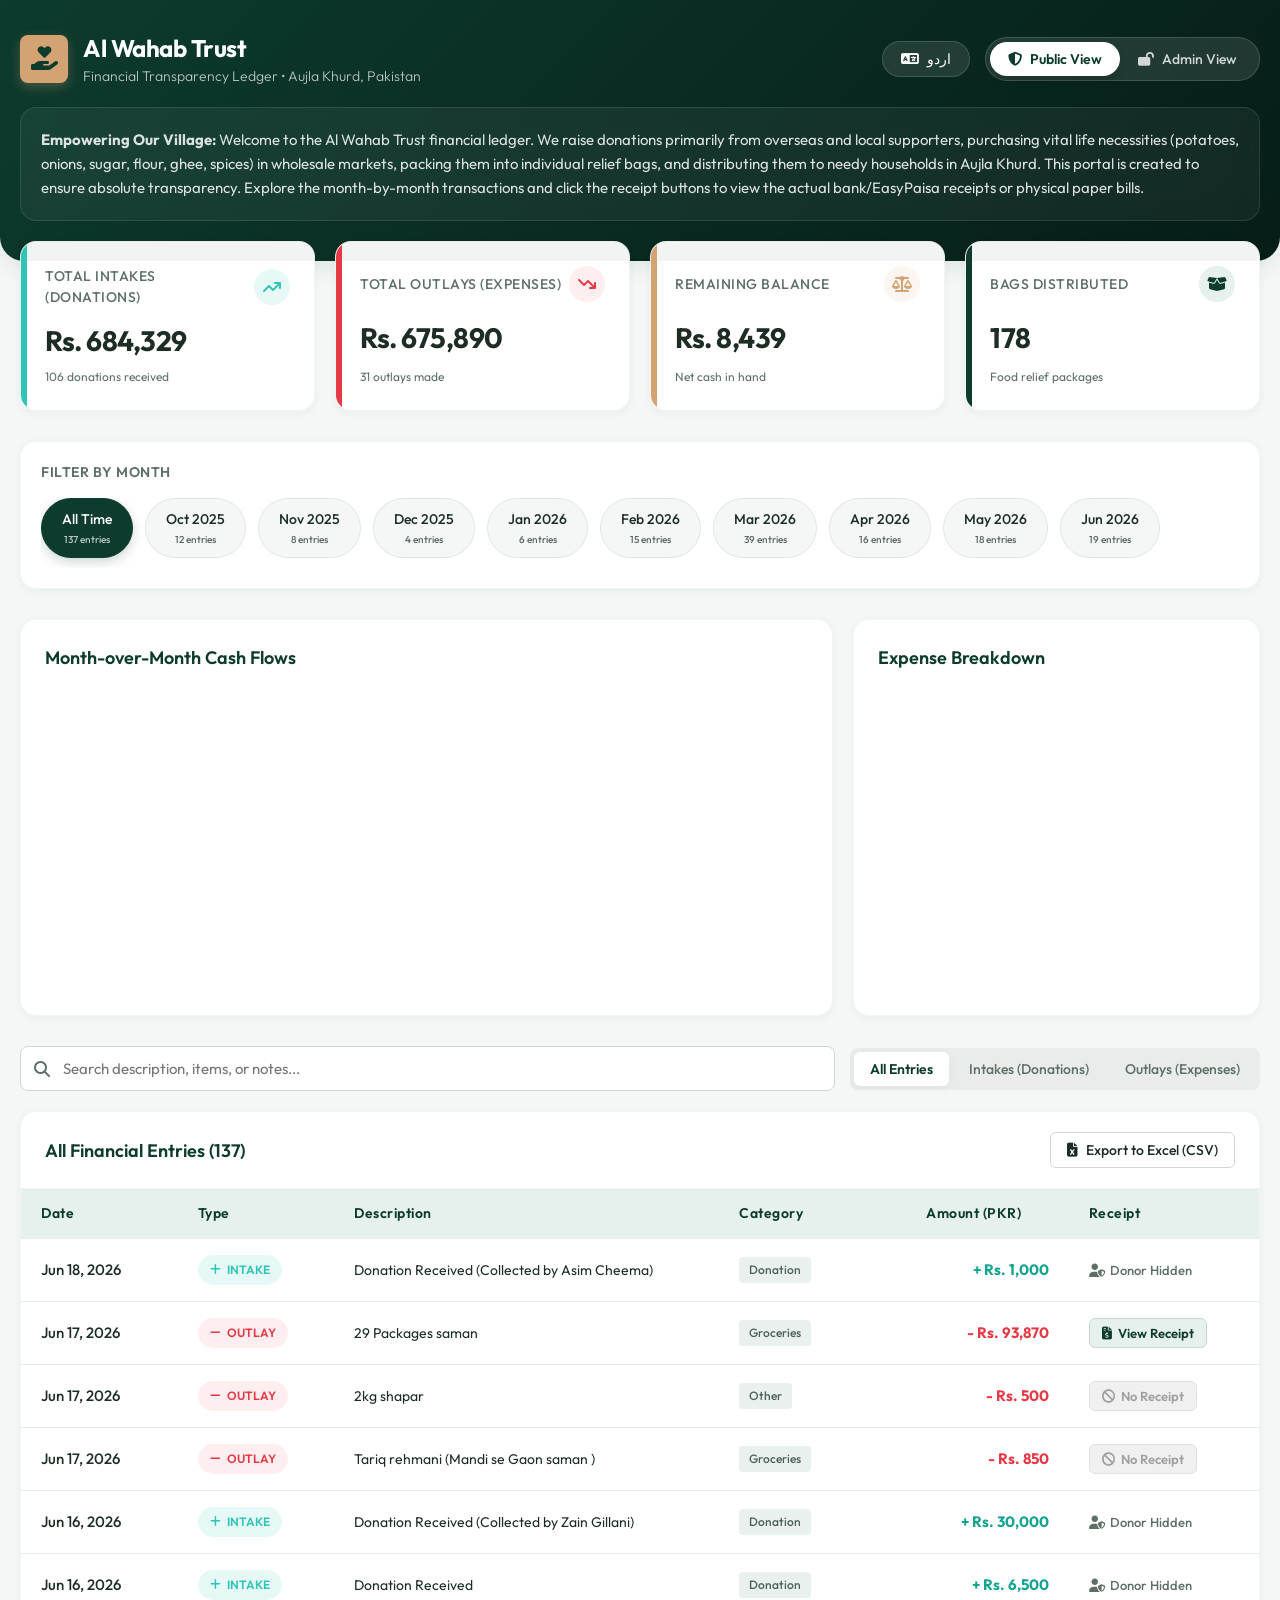
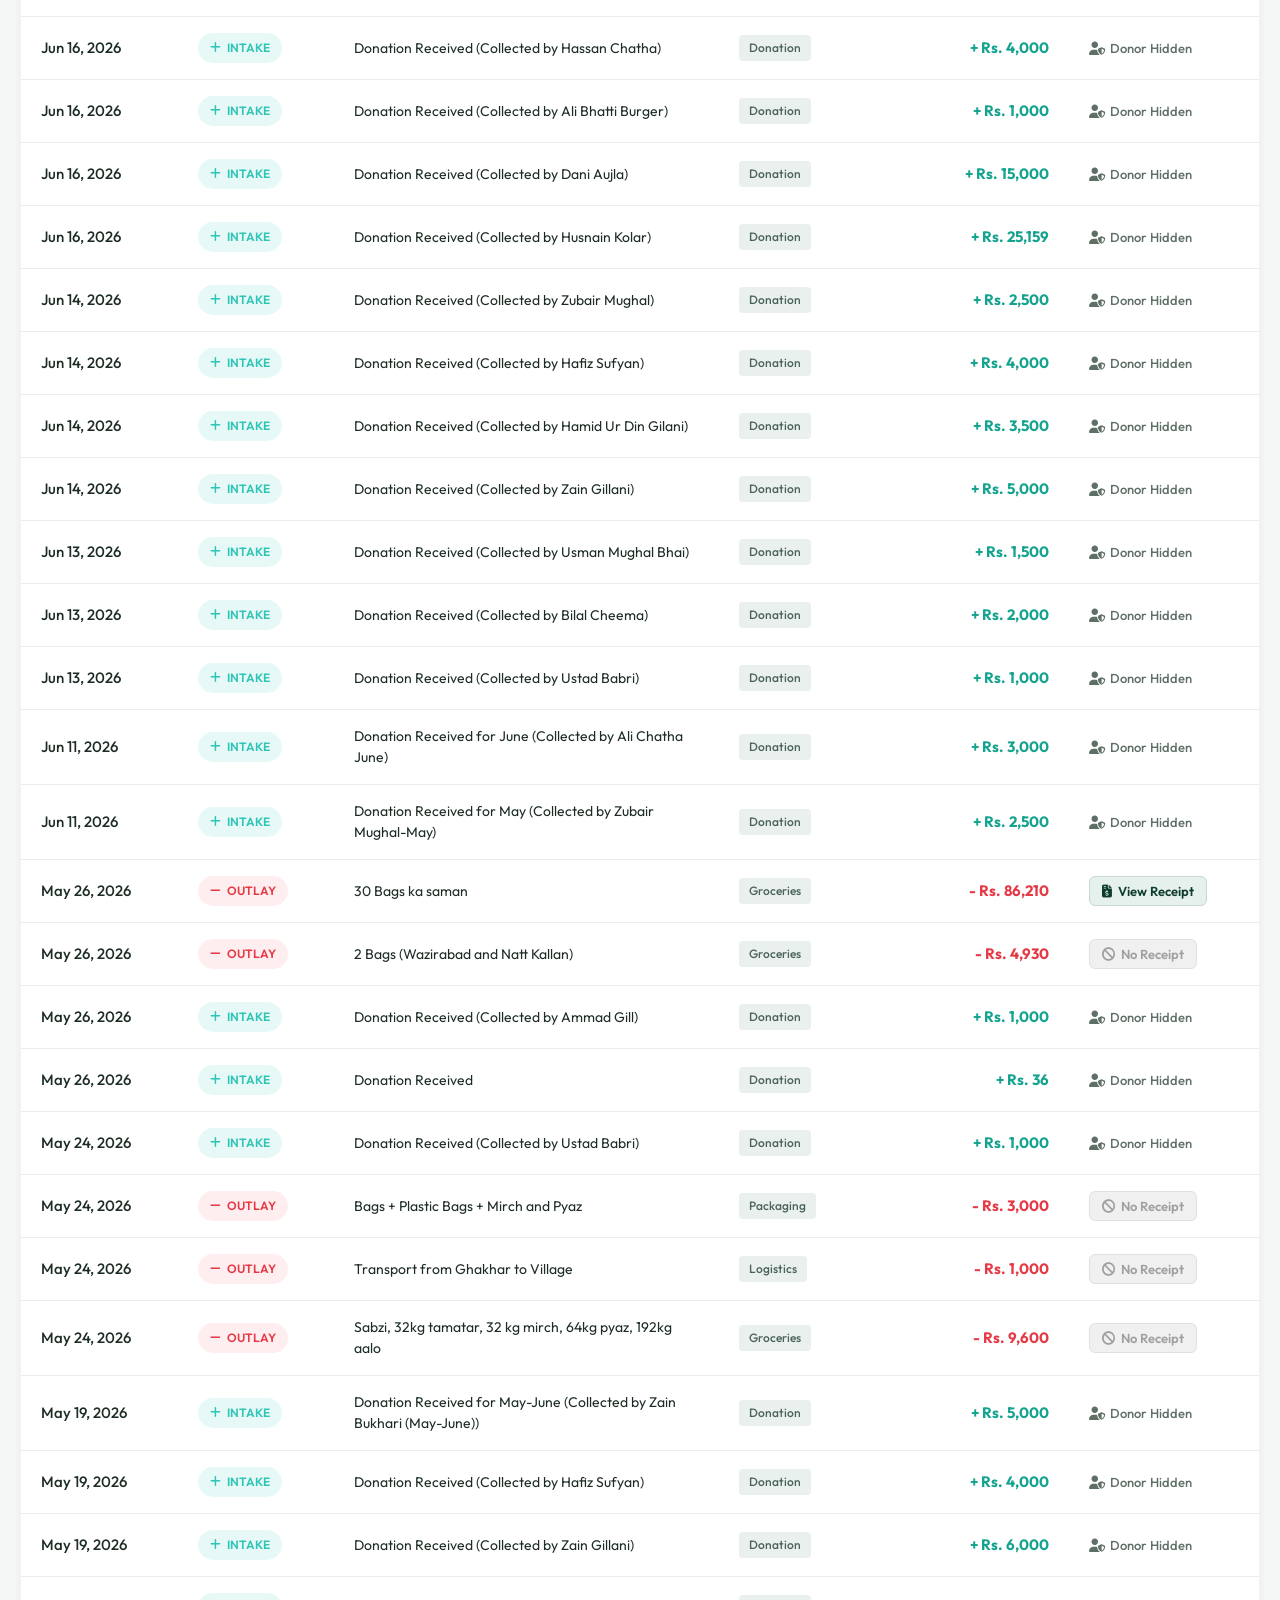
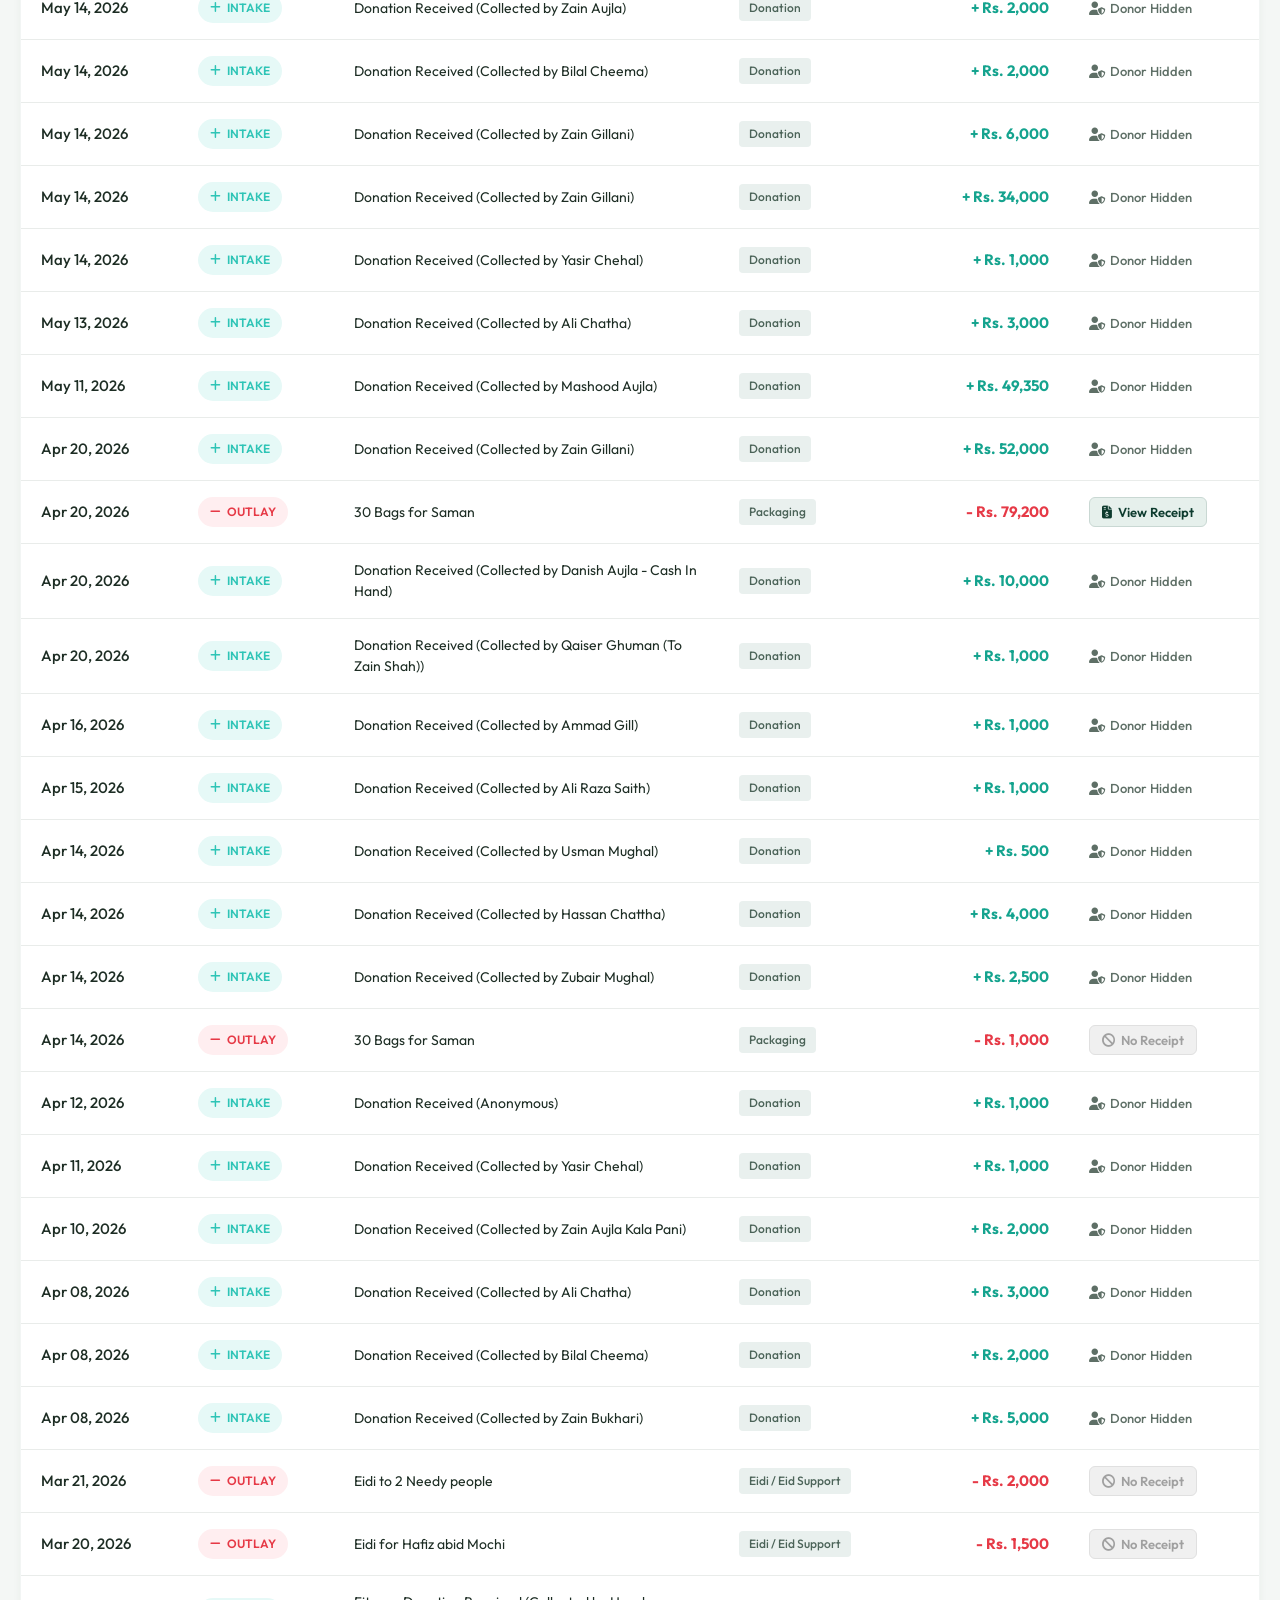
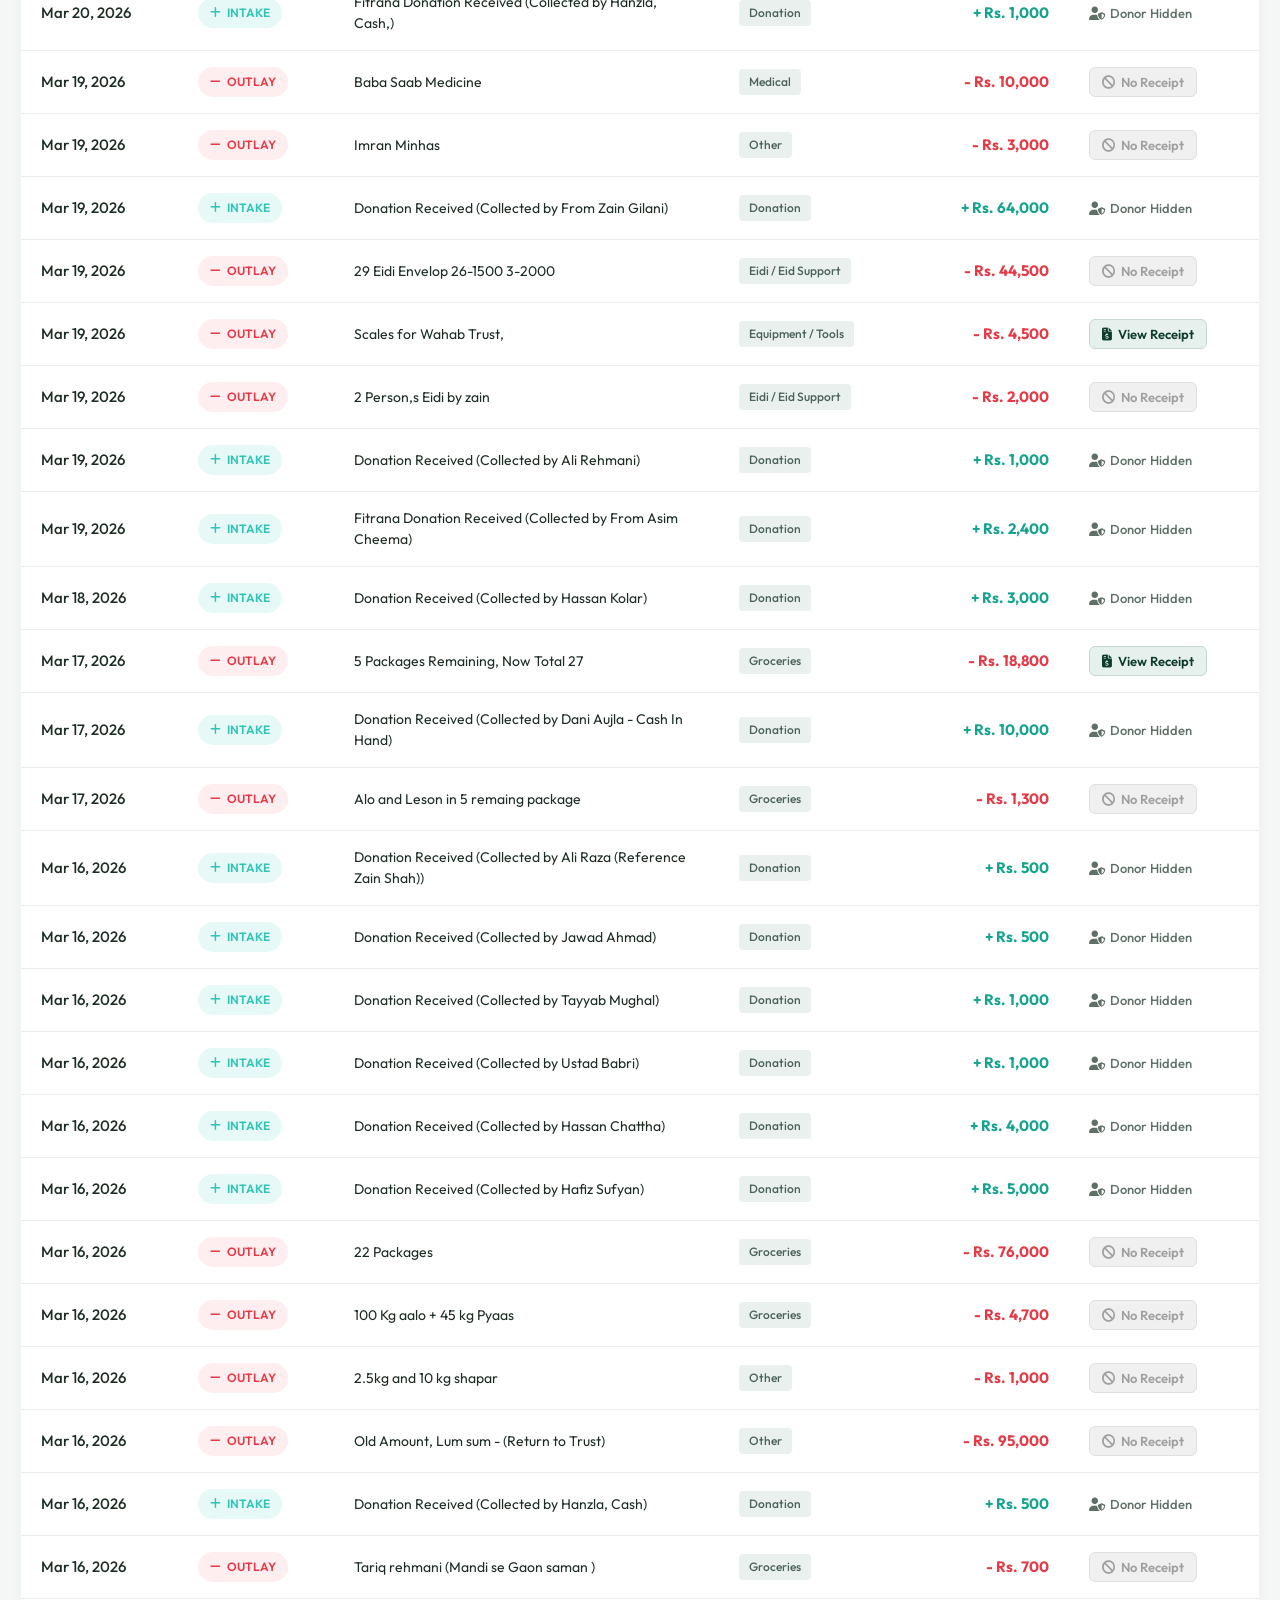
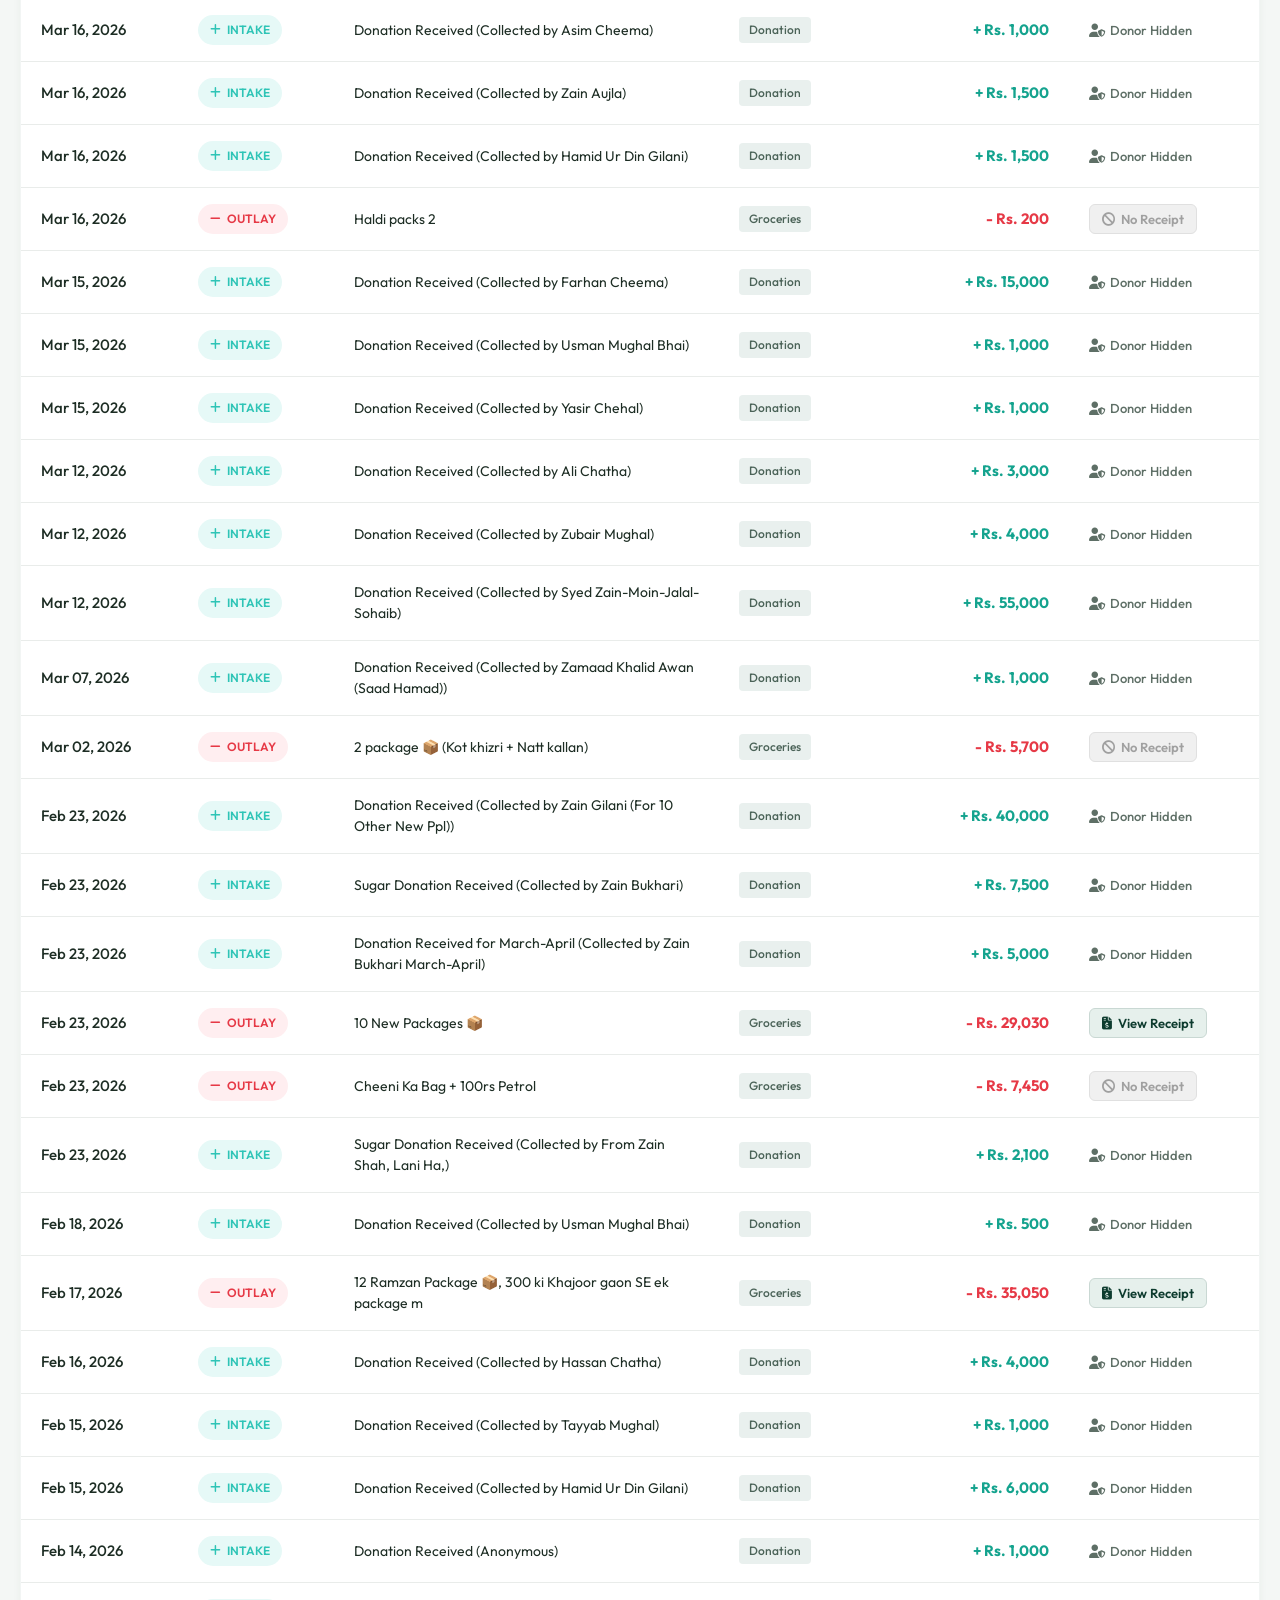
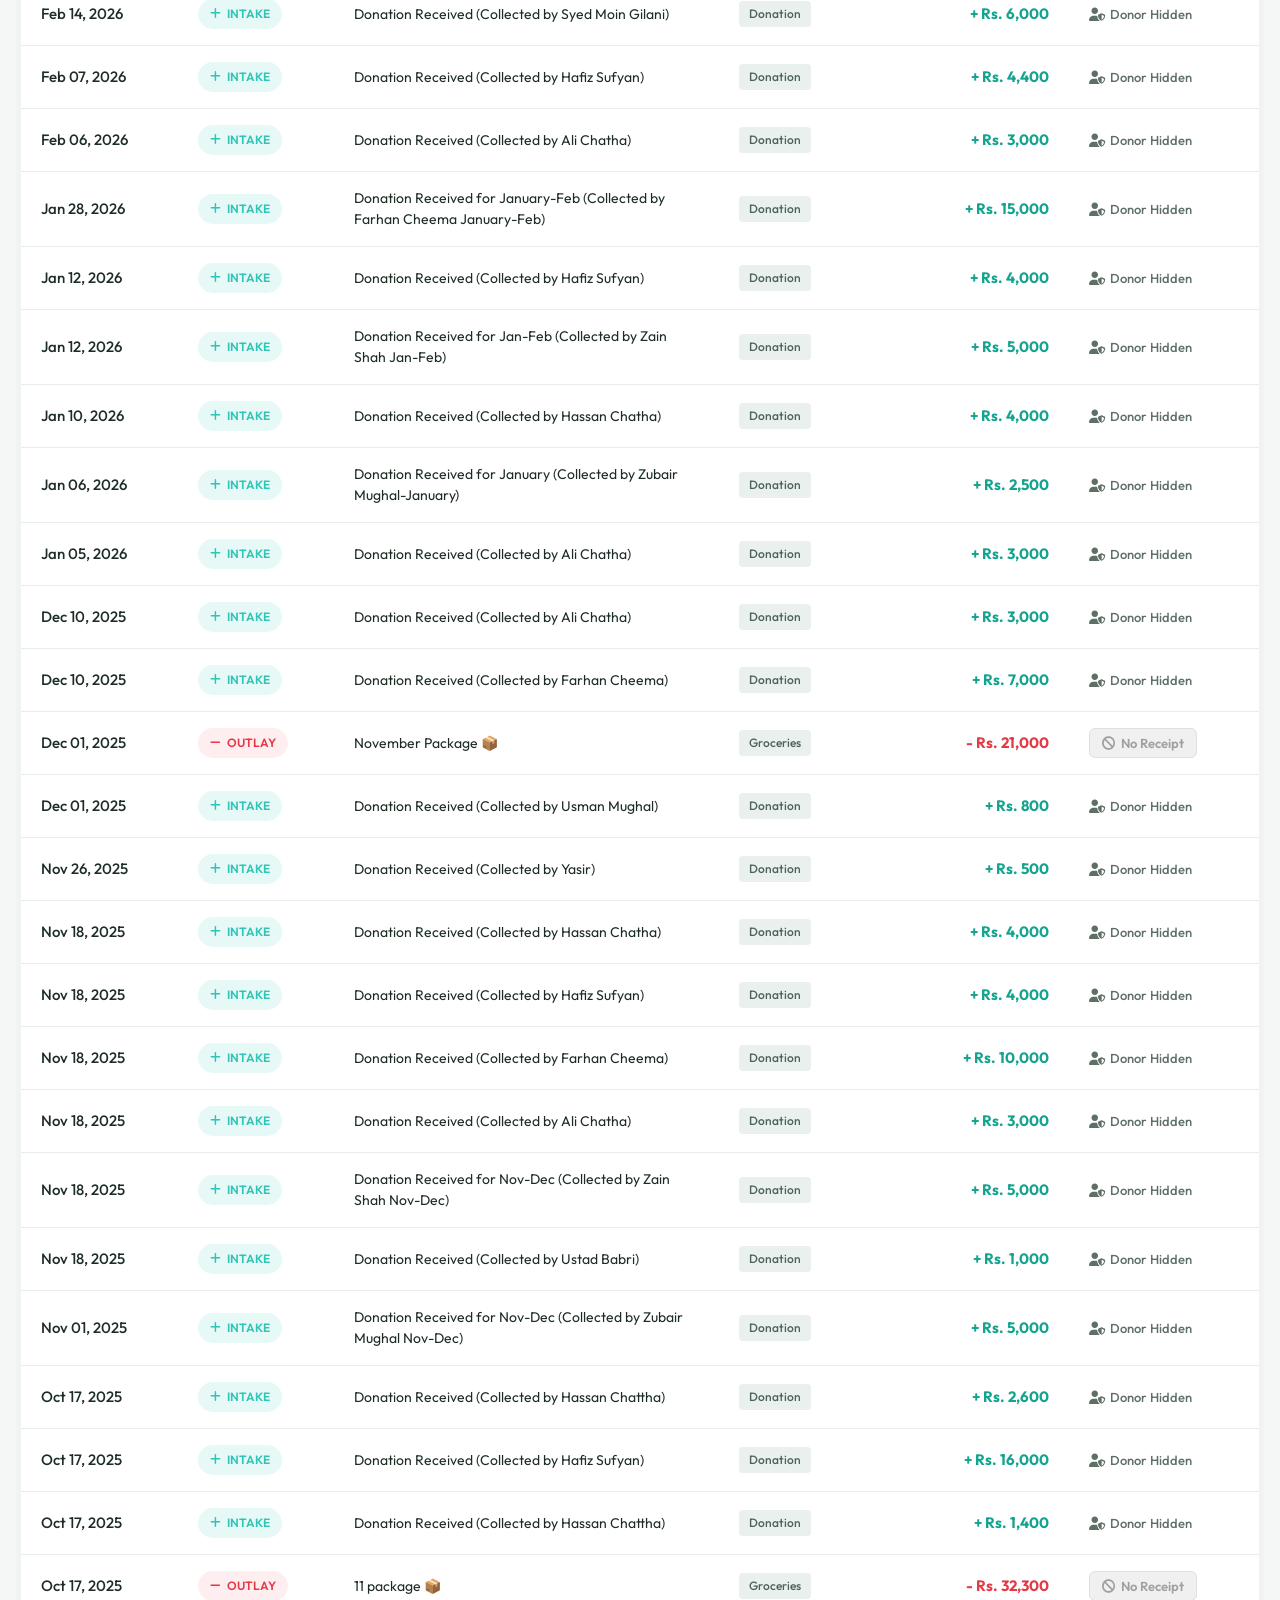
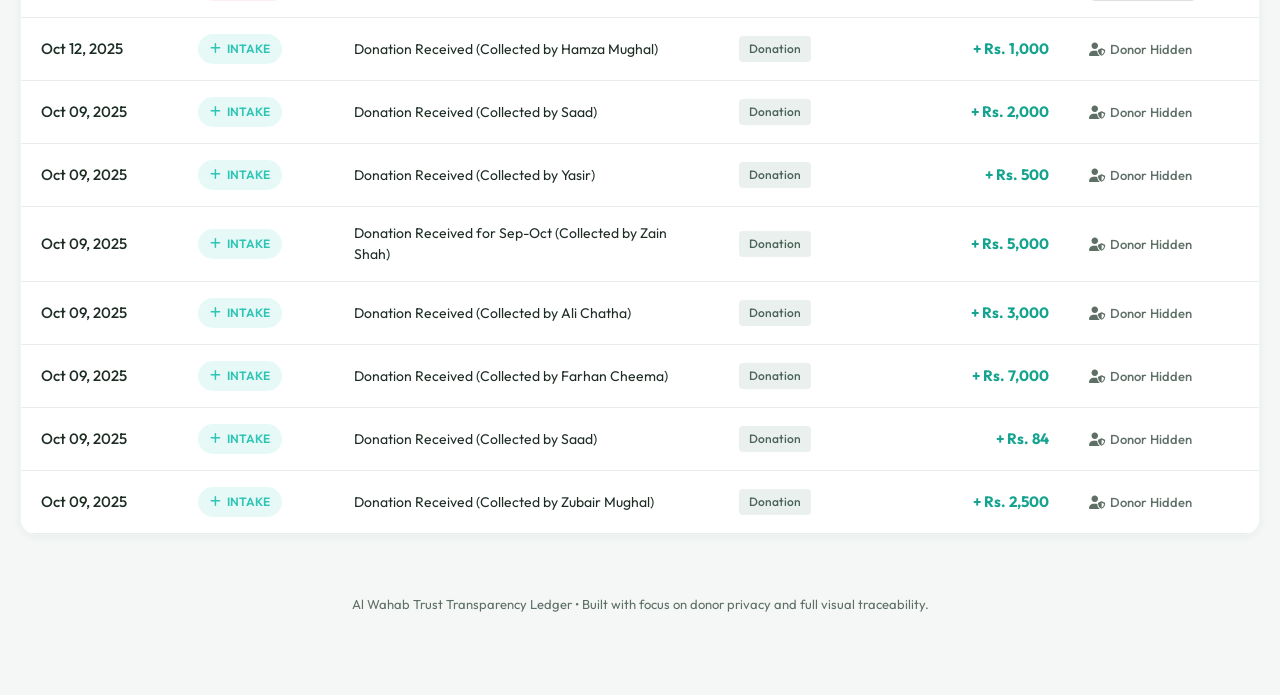
==== android/app/src/main/assets/index.html @ 9bfbaa01 "Initialize and build Android app wrapper with WebView local assets loader" ====
<!DOCTYPE html>
<html lang="en">
<head>
    <meta charset="UTF-8">
    <meta name="viewport" content="width=device-width, initial-scale=1.0">
    <title>Al Wahab Trust - Financial Transparency Portal</title>
    <!-- Chart.js CDN -->
    <script src="https://cdn.jsdelivr.net/npm/chart.js"></script>
    <!-- CSS Stylesheet -->
    <link rel="stylesheet" href="style.css">
    <!-- FontAwesome for Premium Icons -->
    <link rel="stylesheet" href="https://cdnjs.cloudflare.com/ajax/libs/font-awesome/6.4.0/css/all.min.css">
</head>
<body>

    <!-- Header Section -->
    <header>
        <div class="header-container">
            <div class="brand-section">
                <div class="logo-icon">
                    <i class="fa-solid fa-hand-holding-heart fa-xl"></i>
                </div>
                <div class="brand-title">
                    <h1 id="brand-main-title">Al Wahab Trust</h1>
                    <p id="brand-sub-title">Financial Transparency Ledger &bull; Aujla Khurd, Pakistan</p>
                </div>
            </div>
            
            <div class="header-actions">
                <!-- Language Toggle Button -->
                <button class="mode-btn" id="btn-lang-toggle" onclick="toggleLanguage()" style="background:rgba(255,255,255,0.1); border:1px solid rgba(255,255,255,0.15); border-radius:30px; padding:8px 18px; color:white;">
                    <i class="fa-solid fa-language"></i> <span id="lang-btn-text">اردو</span>
                </button>

                <!-- Toggle View Mode (Donor Privacy Safeguard) -->
                <div class="mode-toggle-group">
                    <button class="mode-btn active" id="btn-public-view" onclick="switchViewMode('public')">
                        <i class="fa-solid fa-shield-halved"></i> <span id="view-public-text">Public View</span>
                    </button>
                    <button class="mode-btn" id="btn-admin-view" onclick="switchViewMode('admin')">
                        <i class="fa-solid fa-lock-open"></i> <span id="view-admin-text">Admin View</span>
                    </button>
                </div>
            </div>
        </div>

        <!-- Trust Intro Message -->
        <div class="hero-intro">
            <p id="hero-desc-text">
                <strong>Empowering Our Village:</strong> Welcome to the Al Wahab Trust financial ledger. 
                We raise donations primarily from overseas and local supporters, purchasing vital life necessities 
                (potatoes, onions, sugar, flour, ghee, spices) in wholesale markets, packing them into individual relief bags, and distributing them to needy households in Aujla Khurd. 
                This portal is created to ensure absolute transparency. Explore the month-by-month transactions and click the receipt buttons to view the actual bank/EasyPaisa receipts or physical paper bills.
            </p>
        </div>
    </header>

    <!-- Main Container -->
    <main>
        <!-- Statistics Panel -->
        <section class="stats-grid">
            <div class="stat-card intake">
                <div class="stat-header">
                    <span class="stat-label" id="label-total-income">Total Intakes (Donations)</span>
                    <div class="stat-icon"><i class="fa-solid fa-arrow-trend-up"></i></div>
                </div>
                <div class="stat-value" id="card-total-income">Rs. 0</div>
                <div class="stat-meta" id="card-income-count">0 donations</div>
            </div>
            
            <div class="stat-card outlay">
                <div class="stat-header">
                    <span class="stat-label" id="label-total-expense">Total Outlays (Expenses)</span>
                    <div class="stat-icon"><i class="fa-solid fa-arrow-trend-down"></i></div>
                </div>
                <div class="stat-value" id="card-total-expense">Rs. 0</div>
                <div class="stat-meta" id="card-expense-count">0 expenses</div>
            </div>
            
            <div class="stat-card balance">
                <div class="stat-header">
                    <span class="stat-label" id="label-balance">Remaining Balance</span>
                    <div class="stat-icon"><i class="fa-solid fa-scale-balanced"></i></div>
                </div>
                <div class="stat-value" id="card-balance">Rs. 0</div>
                <div class="stat-meta" id="label-balance-meta">Net cash in hand</div>
            </div>
            
            <div class="stat-card packages">
                <div class="stat-header">
                    <span class="stat-label" id="label-packages">Bags Distributed</span>
                    <div class="stat-icon"><i class="fa-solid fa-box-open"></i></div>
                </div>
                <div class="stat-value" id="card-packages">0</div>
                <div class="stat-meta" id="label-packages-meta">Food relief packages</div>
            </div>
        </section>

        <!-- Dynamic Timeline Month Selector -->
        <section class="timeline-card">
            <div class="timeline-title" id="label-filter-month">Filter by Month</div>
            <div class="timeline-scroll" id="month-timeline">
                <!-- JavaScript will generate months here -->
            </div>
        </section>

        <!-- Admin Management Panel (Dashed border, hidden by default) -->
        <section class="admin-section" id="admin-panel">
            <div class="admin-header">
                <div class="admin-title">
                    <i class="fa-solid fa-circle-nodes"></i> Admin Management & Database Controls
                </div>
                <div class="admin-actions-row">
                    <button class="btn-secondary" onclick="exportDataJSON()">
                        <i class="fa-solid fa-file-export"></i> Export JSON Backup
                    </button>
                    <button class="btn-secondary" onclick="document.getElementById('import-file-input').click()">
                        <i class="fa-solid fa-file-import"></i> Import JSON Backup
                    </button>
                    <button class="btn-secondary" onclick="resetToDefaultData()">
                        <i class="fa-solid fa-rotate-left"></i> Reset to Seed Data
                    </button>
                    <input type="file" id="import-file-input" style="display:none;" onchange="importDataJSON(event)" accept=".json">
                </div>
            </div>

            <!-- Transaction Addition Form -->
            <form id="add-transaction-form" onsubmit="handleAddTransaction(event)">
                <div class="entry-form-grid">
                    <div class="form-group">
                        <label for="form-date">Transaction Date</label>
                        <input type="date" id="form-date" class="form-control" required>
                    </div>
                    <div class="form-group">
                        <label for="form-type">Type</label>
                        <select id="form-type" class="form-control" onchange="toggleFormNotesLabel()" required>
                            <option value="income">Intake (Donation Received)</option>
                            <option value="expense">Outlay (Expense Paid)</option>
                        </select>
                    </div>
                    <div class="form-group">
                        <label id="form-notes-label" for="form-notes">Donor Name</label>
                        <input type="text" id="form-notes" class="form-control" placeholder="e.g., Saad or Vegetable Purchase" required>
                    </div>
                    <div class="form-group">
                        <label for="form-amount">Amount (PKR)</label>
                        <input type="number" id="form-amount" class="form-control" min="1" step="any" placeholder="e.g., 5000" required>
                    </div>
                    <div class="form-group">
                        <label for="form-category">Category</label>
                        <select id="form-category" class="form-control" required>
                            <option value="Donation">Donation</option>
                            <option value="Groceries">Groceries / Food Items</option>
                            <option value="Packaging">Packaging Supplies</option>
                            <option value="Logistics">Logistics / Mandi Transport</option>
                            <option value="Eidi / Eid Support">Eidi / Eid Support</option>
                            <option value="Medical">Medical Support</option>
                            <option value="Equipment / Tools">Equipment / Tools</option>
                            <option value="Other">Other Expense</option>
                        </select>
                    </div>
                    <div class="form-group">
                        <label for="form-receipt">Attach Receipt Image</label>
                        <input type="file" id="form-receipt" class="form-control" accept="image/*">
                    </div>
                </div>
                <div class="btn-submit-row">
                    <button type="submit" class="btn-primary">
                        <i class="fa-solid fa-plus"></i> Save Transaction Entry
                    </button>
                </div>
            </form>
        </section>

        <!-- Visualization Charts Row -->
        <section class="visuals-container">
            <div class="chart-card">
                <div class="chart-header">
                    <span class="chart-title">Month-over-Month Cash Flows</span>
                </div>
                <div class="chart-canvas-wrapper">
                    <canvas id="cashflowChart"></canvas>
                </div>
            </div>
            
            <div class="chart-card">
                <div class="chart-header">
                    <span class="chart-title">Expense Breakdown</span>
                </div>
                <div class="chart-canvas-wrapper">
                    <canvas id="categoryChart"></canvas>
                </div>
            </div>
        </section>

        <!-- Ledger ledger control bar -->
        <section class="ledger-controls">
            <!-- Search field -->
            <div class="search-wrapper">
                <i class="fa-solid fa-magnifying-glass search-icon"></i>
                <input type="text" id="search-bar" class="search-input" onkeyup="handleFilterChange()" placeholder="Search description, items, or notes...">
            </div>

            <!-- Ledger filters tabs -->
            <div class="filter-tabs">
                <button class="filter-tab active" id="tab-all" onclick="setLedgerFilter('all')">All Entries</button>
                <button class="filter-tab" id="tab-income" onclick="setLedgerFilter('income')">Intakes (Donations)</button>
                <button class="filter-tab" id="tab-expense" onclick="setLedgerFilter('expense')">Outlays (Expenses)</button>
            </div>
        </section>

        <!-- Main Ledger Table Container -->
        <section class="ledger-card">
            <div class="ledger-header">
                <div class="ledger-title" id="ledger-table-title">All Financial Entries</div>
                <div class="export-btn-group">
                    <button class="btn-secondary" onclick="exportDataCSV()">
                        <i class="fa-solid fa-file-excel"></i> <span id="btn-export-text">Export to Excel (CSV)</span>
                    </button>
                </div>
            </div>
            
            <div class="table-responsive">
                <table class="ledger-table" id="transaction-table">
                    <thead>
                        <tr>
                            <th id="th-date">Date</th>
                            <th id="th-type">Type</th>
                            <th id="th-desc">Description</th>
                            <th id="th-cat">Category</th>
                            <th id="th-amount">Amount (PKR)</th>
                            <th id="th-receipt">Receipt</th>
                        </tr>
                    </thead>
                    <tbody id="ledger-table-body">
                        <!-- Entries populated dynamically by JavaScript -->
                    </tbody>
                </table>
            </div>
        </section>
    </main>

    <!-- Modal Receipt Viewer Overlay -->
    <div class="modal-overlay" id="receipt-modal" onclick="closeReceiptModal(event)">
        <div class="modal-container" onclick="event.stopPropagation()">
            <div class="modal-header">
                <span class="modal-title" id="modal-receipt-title">Transaction Receipt</span>
                <button class="modal-close" onclick="closeReceiptModal(event)">
                    <i class="fa-solid fa-xmark fa-lg"></i>
                </button>
            </div>
            <div class="modal-body" id="modal-receipt-body">
                <!-- Receipt images or digital mockup rendered by JavaScript -->
            </div>
        </div>
    </div>

    <!-- Edit Transaction Modal -->
    <div class="modal-overlay" id="edit-tx-modal" onclick="closeEditTxModal(event)">
        <div class="modal-container" onclick="event.stopPropagation()" style="max-width: 550px;">
            <div class="modal-header">
                <span class="modal-title" id="edit-modal-title">Edit Transaction Entry</span>
                <button class="modal-close" onclick="closeEditTxModal(event)">
                    <i class="fa-solid fa-xmark fa-lg"></i>
                </button>
            </div>
            <div class="modal-body" style="width: 100%; padding: 20px;">
                <form id="edit-transaction-form" onsubmit="handleEditTransactionSubmit(event)" style="width: 100%;">
                    <input type="hidden" id="edit-form-id">
                    
                    <div style="display: flex; flex-direction: column; gap: 15px; width: 100%;">
                        <div class="form-group">
                            <label for="edit-form-date" id="lbl-edit-date">Transaction Date</label>
                            <input type="date" id="edit-form-date" class="form-control" required>
                        </div>
                        
                        <div class="form-group">
                            <label for="edit-form-type" id="lbl-edit-type">Type</label>
                            <select id="edit-form-type" class="form-control" onchange="toggleEditFormNotesLabel()" required>
                                <option value="income">Intake (Donation Received)</option>
                                <option value="expense">Outlay (Expense Paid)</option>
                            </select>
                        </div>
                        
                        <div class="form-group">
                            <label id="edit-form-notes-label" for="edit-form-notes">Donor Name / Description</label>
                            <input type="text" id="edit-form-notes" class="form-control" required>
                        </div>
                        
                        <div class="form-group">
                            <label for="edit-form-amount" id="lbl-edit-amount">Amount (PKR)</label>
                            <input type="number" id="edit-form-amount" class="form-control" min="1" step="any" required>
                        </div>
                        
                        <div class="form-group">
                            <label for="edit-form-category" id="lbl-edit-category">Category</label>
                            <select id="edit-form-category" class="form-control" required>
                                <option value="Donation">Donation</option>
                                <option value="Groceries">Groceries / Food Items</option>
                                <option value="Packaging">Packaging Supplies</option>
                                <option value="Logistics">Logistics / Mandi Transport</option>
                                <option value="Eidi / Eid Support">Eidi / Eid Support</option>
                                <option value="Medical">Medical Support</option>
                                <option value="Equipment / Tools">Equipment / Tools</option>
                                <option value="Other">Other Expense</option>
                            </select>
                        </div>
                        
                        <!-- Receipt Section -->
                        <div class="form-group" style="border-top: 1px solid #e9ecea; padding-top: 15px;">
                            <label style="font-weight: 700; margin-bottom: 5px;" id="lbl-edit-receipt-title">Receipt Attachment</label>
                            
                            <!-- Display current receipt status -->
                            <div id="edit-receipt-preview-container" style="display: none; align-items: center; gap: 12px; background: var(--bg-main); padding: 10px; border-radius: var(--radius-sm); border: 1px solid #d0d7d4;">
                                <div id="edit-receipt-thumbnail-wrapper" style="width: 60px; height: 60px; border-radius: 4px; overflow: hidden; background: #e2e8f0; display: flex; align-items: center; justify-content: center; border: 1px solid #cbd5e0; flex-shrink: 0;">
                                    <img id="edit-receipt-thumbnail" src="" style="width: 100%; height: 100%; object-fit: cover;">
                                </div>
                                <div style="flex: 1; display: flex; flex-direction: column; gap: 4px;">
                                    <span style="font-size: 12px; font-weight: 600; color: var(--text-main);" id="lbl-has-receipt">Has attached receipt</span>
                                    <div style="display: flex; gap: 8px;">
                                        <button type="button" class="btn-secondary" style="padding: 4px 8px; font-size: 12px;" onclick="document.getElementById('edit-receipt-upload').click()">
                                            <i class="fa-solid fa-arrows-rotate"></i> <span id="lbl-change-receipt-btn">Change</span>
                                        </button>
                                        <button type="button" class="btn-danger" style="padding: 4px 8px; font-size: 12px; background: var(--danger-color); color: white;" onclick="removeEditFormReceipt()">
                                            <i class="fa-solid fa-trash-can"></i> <span id="lbl-remove-receipt-btn">Remove</span>
                                        </button>
                                    </div>
                                </div>
                            </div>
                            
                            <!-- Upload controls if no receipt -->
                            <div id="edit-receipt-upload-container">
                                <input type="file" id="edit-receipt-upload" class="form-control" accept="image/*" onchange="handleEditReceiptUploadChange(event)">
                                <span style="font-size: 11px; color: var(--text-muted); margin-top: 4px;" id="lbl-upload-receipt-help">Select an image file to upload receipt.</span>
                            </div>
                        </div>
                    </div>
                    
                    <div style="display: flex; justify-content: space-between; align-items: center; width: 100%; margin-top: 25px; border-top: 1px solid #e9ecea; padding-top: 20px;">
                        <button type="button" class="btn-danger" id="btn-edit-delete" onclick="handleDeleteTransaction()">
                            <i class="fa-solid fa-trash"></i> <span id="lbl-delete-btn">Delete Entry</span>
                        </button>
                        <div style="display: flex; gap: 10px;">
                            <button type="button" class="btn-secondary" onclick="closeEditTxModal(event)">
                                <span id="lbl-cancel-btn">Cancel</span>
                            </button>
                            <button type="submit" class="btn-primary">
                                <i class="fa-solid fa-floppy-disk"></i> <span id="lbl-save-changes-btn">Save Changes</span>
                            </button>
                        </div>
                    </div>
                </form>
            </div>
        </div>
    </div>

    <!-- Admin View Key Modal Simulation (For simulated visual access control) -->
    <div class="modal-overlay" id="admin-passcode-modal">
        <div class="modal-container" style="max-width:350px;">
            <div class="modal-header">
                <span class="modal-title">Admin View Authentication</span>
                <button class="modal-close" onclick="cancelAdminUnlock()">
                    <i class="fa-solid fa-xmark fa-lg"></i>
                </button>
            </div>
            <div class="modal-body" style="padding: 20px;">
                <p style="font-size:14px; color:var(--text-muted); margin-bottom:15px; text-align:center;">
                    Please enter the administrator passcode to reveal unmasked names and active management.
                </p>
                <div class="form-group" style="margin-bottom:15px;">
                    <input type="password" id="admin-passcode-input" class="form-control" placeholder="Enter Passcode" style="text-align:center; font-size:18px; letter-spacing:4px;" autofocus>
                </div>
                <p id="admin-error-msg" style="color:var(--danger-color); font-size:12px; margin-bottom:10px; display:none; text-align:center;">
                    Incorrect passcode! (Default passcode is <b>1234</b>)
                </p>
                <div style="display:flex; justify-content:space-between; width:100%; gap:10px;">
                    <button class="btn-secondary" style="flex:1;" onclick="cancelAdminUnlock()">Cancel</button>
                    <button class="btn-primary" style="flex:1;" onclick="submitAdminUnlock()">Unlock</button>
                </div>
            </div>
        </div>
    </div>

    <!-- Footnote Credits -->
    <footer style="text-align:center; padding: 20px; font-size: 13px; color: var(--text-muted);">
        Al Wahab Trust Transparency Ledger &bull; Built with focus on donor privacy and full visual traceability.
    </footer>

    <!-- JS Files -->
    <script src="data.js"></script>
    <script src="app.js"></script>
</body>
</html>
---- android/app/src/main/assets/style.css ----
/* Al Wahab Trust Transparency Portal Styles */
@import url('https://fonts.googleapis.com/css2?family=Outfit:wght@300;400;500;600;700;800&family=Noto+Nastaliq+Urdu:wght@400;700&display=swap');

:root {
    --primary-color: #0d3b2e; /* Deep Emerald */
    --primary-light: #e6f0ec;
    --accent-color: #d4a373; /* Gold/Bronze */
    --accent-light: #fefae0;
    --success-color: #2ec4b6; /* Mint/Teal */
    --success-bg: #e6f9f7;
    --danger-color: #e63946; /* Coral Red */
    --danger-bg: #ffeef0;
    --text-main: #1d2d24; /* Very Dark Green-Slate */
    --text-muted: #5e6f66;
    --bg-main: #f4f7f5; /* Light soft green-grey */
    --bg-card: rgba(255, 255, 255, 0.95);
    
    --font-sans: 'Outfit', -apple-system, BlinkMacSystemFont, "Segoe UI", Roboto, sans-serif;
    --shadow-sm: 0 2px 8px rgba(13, 59, 46, 0.05);
    --shadow-md: 0 8px 20px rgba(13, 59, 46, 0.08);
    --shadow-lg: 0 16px 40px rgba(13, 59, 46, 0.12);
    --radius-sm: 8px;
    --radius-md: 16px;
    --radius-lg: 24px;
    
    --transition-fast: 0.2s ease;
    --transition-normal: 0.3s cubic-bezier(0.4, 0, 0.2, 1);
}

/* Base Styles */
* {
    box-sizing: border-box;
    margin: 0;
    padding: 0;
}

body {
    font-family: var(--font-sans);
    background-color: var(--bg-main);
    color: var(--text-main);
    line-height: 1.5;
    padding-bottom: 60px;
    overflow-x: hidden;
}

/* Scrollbar */
::-webkit-scrollbar {
    width: 8px;
    height: 8px;
}
::-webkit-scrollbar-track {
    background: var(--bg-main);
}
::-webkit-scrollbar-thumb {
    background: #c3d2cc;
    border-radius: 4px;
}
::-webkit-scrollbar-thumb:hover {
    background: #a4b7b0;
}

/* Header Container */
header {
    background: linear-gradient(135deg, var(--primary-color) 0%, #061d17 100%);
    color: white;
    padding: 30px 20px 40px 20px;
    border-bottom-left-radius: var(--radius-lg);
    border-bottom-right-radius: var(--radius-lg);
    box-shadow: var(--shadow-md);
}

.header-container {
    max-width: 1280px;
    margin: 0 auto;
    display: flex;
    justify-content: space-between;
    align-items: center;
    flex-wrap: wrap;
    gap: 20px;
}

.brand-section {
    display: flex;
    align-items: center;
    gap: 15px;
}

.logo-icon {
    width: 48px;
    height: 48px;
    background: var(--accent-color);
    border-radius: var(--radius-sm);
    display: flex;
    align-items: center;
    justify-content: center;
    color: var(--primary-color);
    box-shadow: 0 4px 12px rgba(212, 163, 115, 0.3);
}

.brand-title h1 {
    font-size: 24px;
    font-weight: 700;
    letter-spacing: -0.5px;
}

.brand-title p {
    font-size: 14px;
    color: rgba(255, 255, 255, 0.7);
    font-weight: 300;
}

/* View Mode Toggles */
.header-actions {
    display: flex;
    align-items: center;
    gap: 15px;
}

.mode-toggle-group {
    background: rgba(255, 255, 255, 0.1);
    padding: 4px;
    border-radius: 30px;
    display: flex;
    border: 1px solid rgba(255, 255, 255, 0.15);
}

.mode-btn {
    border: none;
    background: transparent;
    color: rgba(255, 255, 255, 0.8);
    padding: 8px 18px;
    border-radius: 25px;
    font-family: var(--font-sans);
    font-size: 14px;
    font-weight: 500;
    cursor: pointer;
    display: flex;
    align-items: center;
    gap: 8px;
    transition: var(--transition-fast);
}

.mode-btn.active {
    background: white;
    color: var(--primary-color);
    box-shadow: 0 4px 10px rgba(0,0,0,0.15);
    font-weight: 600;
}

/* Hero Info Box */
.hero-intro {
    max-width: 1280px;
    margin: 20px auto 0 auto;
    background: rgba(255, 255, 255, 0.05);
    border: 1px solid rgba(255, 255, 255, 0.1);
    padding: 20px;
    border-radius: var(--radius-md);
    backdrop-filter: blur(10px);
}

.hero-intro p {
    font-size: 15px;
    line-height: 1.6;
    color: rgba(255, 255, 255, 0.85);
}

/* Main Layout Grid */
main {
    max-width: 1280px;
    margin: -20px auto 0 auto;
    padding: 0 20px;
}

/* Stats Row */
.stats-grid {
    display: grid;
    grid-template-columns: repeat(auto-fit, minmax(240px, 1fr));
    gap: 20px;
    margin-bottom: 30px;
}

.stat-card {
    background: var(--bg-card);
    border: 1px solid rgba(13, 59, 46, 0.05);
    border-radius: var(--radius-md);
    padding: 24px;
    box-shadow: var(--shadow-sm);
    display: flex;
    flex-direction: column;
    justify-content: space-between;
    position: relative;
    overflow: hidden;
    transition: var(--transition-normal);
}

.stat-card:hover {
    transform: translateY(-5px);
    box-shadow: var(--shadow-md);
}

.stat-card::before {
    content: '';
    position: absolute;
    top: 0;
    left: 0;
    width: 6px;
    height: 100%;
}

.stat-card.intake::before { background-color: var(--success-color); }
.stat-card.outlay::before { background-color: var(--danger-color); }
.stat-card.balance::before { background-color: var(--accent-color); }
.stat-card.packages::before { background-color: var(--primary-color); }

.stat-header {
    display: flex;
    justify-content: space-between;
    align-items: center;
    margin-bottom: 12px;
}

.stat-label {
    font-size: 14px;
    font-weight: 500;
    color: var(--text-muted);
    text-transform: uppercase;
    letter-spacing: 0.5px;
}

.stat-icon {
    width: 36px;
    height: 36px;
    border-radius: 50%;
    display: flex;
    align-items: center;
    justify-content: center;
}

.stat-card.intake .stat-icon { background: var(--success-bg); color: var(--success-color); }
.stat-card.outlay .stat-icon { background: var(--danger-bg); color: var(--danger-color); }
.stat-card.balance .stat-icon { background: rgba(212, 163, 115, 0.1); color: var(--accent-color); }
.stat-card.packages .stat-icon { background: var(--primary-light); color: var(--primary-color); }

.stat-value {
    font-size: 28px;
    font-weight: 700;
    letter-spacing: -0.5px;
    color: var(--text-main);
    margin-bottom: 6px;
}

.stat-meta {
    font-size: 12px;
    color: var(--text-muted);
}

/* Visualization Panel */
.visuals-container {
    display: grid;
    grid-template-columns: 2fr 1fr;
    gap: 20px;
    margin-bottom: 30px;
}

.chart-card {
    background: var(--bg-card);
    border-radius: var(--radius-md);
    padding: 24px;
    box-shadow: var(--shadow-sm);
    border: 1px solid rgba(13, 59, 46, 0.05);
}

.chart-header {
    display: flex;
    justify-content: space-between;
    align-items: center;
    margin-bottom: 20px;
}

.chart-title {
    font-size: 18px;
    font-weight: 600;
    color: var(--primary-color);
}

.chart-canvas-wrapper {
    position: relative;
    height: 300px;
    width: 100%;
}

/* Timeline Slider Filter */
.timeline-card {
    background: var(--bg-card);
    border-radius: var(--radius-md);
    padding: 20px;
    margin-bottom: 30px;
    box-shadow: var(--shadow-sm);
    border: 1px solid rgba(13, 59, 46, 0.05);
}

.timeline-title {
    font-size: 14px;
    font-weight: 600;
    color: var(--text-muted);
    text-transform: uppercase;
    letter-spacing: 0.5px;
    margin-bottom: 15px;
}

.timeline-scroll {
    display: flex;
    overflow-x: auto;
    gap: 12px;
    padding-bottom: 10px;
    scroll-behavior: smooth;
    -webkit-overflow-scrolling: touch;
}

.timeline-item {
    background: var(--bg-main);
    border: 1px solid #e0e6e3;
    padding: 10px 20px;
    border-radius: 30px;
    font-size: 14px;
    font-weight: 500;
    color: var(--text-main);
    cursor: pointer;
    white-space: nowrap;
    transition: var(--transition-fast);
    display: flex;
    flex-direction: column;
    align-items: center;
    min-width: 90px;
}

.timeline-item:hover {
    background: var(--primary-light);
    border-color: var(--primary-color);
    color: var(--primary-color);
}

.timeline-item.active {
    background: var(--primary-color);
    border-color: var(--primary-color);
    color: white;
    box-shadow: 0 4px 12px rgba(13, 59, 46, 0.2);
}

.timeline-item span {
    font-size: 10px;
    opacity: 0.7;
    margin-top: 2px;
}

/* Controls Header (Search/Filters) */
.ledger-controls {
    display: flex;
    justify-content: space-between;
    align-items: center;
    margin-bottom: 20px;
    gap: 15px;
    flex-wrap: wrap;
}

.search-wrapper {
    position: relative;
    flex: 1;
    min-width: 280px;
}

.search-input {
    width: 100%;
    padding: 12px 16px 12px 42px;
    border-radius: var(--radius-sm);
    border: 1px solid #d0d7d4;
    background: white;
    font-family: var(--font-sans);
    font-size: 15px;
    color: var(--text-main);
    transition: var(--transition-fast);
}

.search-input:focus {
    outline: none;
    border-color: var(--primary-color);
    box-shadow: 0 0 0 3px rgba(13, 59, 46, 0.1);
}

.search-icon {
    position: absolute;
    left: 14px;
    top: 50%;
    transform: translateY(-50%);
    color: var(--text-muted);
}

.filter-tabs {
    background: #e9ecea;
    padding: 4px;
    border-radius: 8px;
    display: flex;
    gap: 4px;
}

.filter-tab {
    border: none;
    background: transparent;
    padding: 8px 16px;
    font-family: var(--font-sans);
    font-size: 14px;
    font-weight: 500;
    color: var(--text-muted);
    border-radius: 6px;
    cursor: pointer;
    transition: var(--transition-fast);
}

.filter-tab:hover {
    color: var(--text-main);
}

.filter-tab.active {
    background: white;
    color: var(--primary-color);
    font-weight: 600;
    box-shadow: var(--shadow-sm);
}

/* Ledger List / Card / Table */
.ledger-card {
    background: var(--bg-card);
    border-radius: var(--radius-md);
    box-shadow: var(--shadow-sm);
    border: 1px solid rgba(13, 59, 46, 0.05);
    overflow: hidden;
    margin-bottom: 40px;
}

.ledger-header {
    padding: 20px 24px;
    border-bottom: 1px solid rgba(13, 59, 46, 0.05);
    display: flex;
    justify-content: space-between;
    align-items: center;
}

.ledger-title {
    font-size: 18px;
    font-weight: 600;
    color: var(--primary-color);
}

.export-btn-group {
    display: flex;
    gap: 8px;
}

.btn-secondary {
    border: 1px solid #d0d7d4;
    background: white;
    color: var(--text-main);
    padding: 8px 16px;
    font-size: 14px;
    font-weight: 500;
    border-radius: 6px;
    cursor: pointer;
    font-family: var(--font-sans);
    display: flex;
    align-items: center;
    gap: 8px;
    transition: var(--transition-fast);
}

.btn-secondary:hover {
    background: var(--bg-main);
    border-color: #b8c3bf;
}

/* Table Design */
.table-responsive {
    overflow-x: auto;
    width: 100%;
}

.ledger-table {
    width: 100%;
    border-collapse: collapse;
    text-align: left;
    font-size: 15px;
}

.ledger-table th {
    background: var(--primary-light);
    color: var(--primary-color);
    font-weight: 600;
    padding: 14px 20px;
    font-size: 14px;
    letter-spacing: 0.5px;
}

.ledger-table tr {
    border-bottom: 1px solid #e9ecea;
    transition: var(--transition-fast);
}

.ledger-table tbody tr:hover {
    background: rgba(13, 59, 46, 0.015);
}

.ledger-table td {
    padding: 16px 20px;
    vertical-align: middle;
}

/* Badge styling */
.badge {
    display: inline-flex;
    align-items: center;
    gap: 6px;
    padding: 6px 12px;
    border-radius: 30px;
    font-size: 12px;
    font-weight: 600;
    text-transform: uppercase;
}

.badge.income {
    background-color: var(--success-bg);
    color: var(--success-color);
}

.badge.expense {
    background-color: var(--danger-bg);
    color: var(--danger-color);
}

/* Amount text */
.amount-text {
    font-weight: 700;
    font-size: 15px;
}

.amount-text.income {
    color: #14a38e;
}

.amount-text.expense {
    color: var(--danger-color);
}

/* Category styling */
.cat-tag {
    display: inline-block;
    padding: 4px 10px;
    border-radius: 4px;
    font-size: 12px;
    font-weight: 500;
    background: #e9f0ee;
    color: #4b6358;
}

/* Receipt button */
.receipt-trigger-btn {
    background: var(--primary-light);
    border: 1px solid #c9d8d3;
    color: var(--primary-color);
    padding: 6px 12px;
    border-radius: 6px;
    cursor: pointer;
    font-family: var(--font-sans);
    font-size: 13px;
    font-weight: 600;
    display: flex;
    align-items: center;
    gap: 6px;
    transition: var(--transition-fast);
}

.receipt-trigger-btn:hover {
    background: var(--primary-color);
    color: white;
    border-color: var(--primary-color);
}

.receipt-trigger-btn.no-receipt {
    background: #f0f0f0;
    border-color: #e0e0e0;
    color: #a0a0a0;
    cursor: not-allowed;
}

.receipt-trigger-btn.no-receipt:hover {
    background: #f0f0f0;
    color: #a0a0a0;
    border-color: #e0e0e0;
}

/* Modal Window for Receipt View */
.modal-overlay {
    position: fixed;
    top: 0;
    left: 0;
    width: 100vw;
    height: 100vh;
    background: rgba(13, 59, 46, 0.4);
    backdrop-filter: blur(5px);
    display: flex;
    justify-content: center;
    align-items: center;
    opacity: 0;
    pointer-events: none;
    z-index: 1000;
    transition: var(--transition-normal);
}

.modal-overlay.active {
    opacity: 1;
    pointer-events: auto;
}

.modal-container {
    background: white;
    border-radius: var(--radius-md);
    width: 90%;
    max-width: 600px;
    max-height: 85vh;
    display: flex;
    flex-direction: column;
    box-shadow: var(--shadow-lg);
    transform: translateY(20px);
    transition: var(--transition-normal);
    overflow: hidden;
}

.modal-overlay.active .modal-container {
    transform: translateY(0);
}

.modal-header {
    padding: 20px 24px;
    border-bottom: 1px solid #e9ecea;
    display: flex;
    justify-content: space-between;
    align-items: center;
    background: var(--primary-light);
    color: var(--primary-color);
}

.modal-title {
    font-size: 18px;
    font-weight: 600;
}

.modal-close {
    background: transparent;
    border: none;
    color: var(--primary-color);
    cursor: pointer;
    display: flex;
    align-items: center;
    justify-content: center;
    width: 32px;
    height: 32px;
    border-radius: 50%;
    transition: var(--transition-fast);
}

.modal-close:hover {
    background: rgba(13, 59, 46, 0.1);
}

.modal-body {
    padding: 24px;
    overflow-y: auto;
    display: flex;
    flex-direction: column;
    align-items: center;
}

.modal-receipt-img {
    max-width: 100%;
    height: auto;
    max-height: 50vh;
    border-radius: var(--radius-sm);
    box-shadow: 0 4px 15px rgba(0,0,0,0.1);
    object-fit: contain;
    border: 1px solid #e0e0e0;
}

.modal-details {
    width: 100%;
    margin-top: 20px;
    background: var(--bg-main);
    padding: 16px;
    border-radius: var(--radius-sm);
    border: 1px solid #e9ecea;
}

.modal-detail-row {
    display: flex;
    justify-content: space-between;
    padding: 8px 0;
    border-bottom: 1px dashed #dbe2df;
    font-size: 14px;
}

.modal-detail-row:last-child {
    border-bottom: none;
}

.modal-detail-row span:first-child {
    color: var(--text-muted);
    font-weight: 500;
}

.modal-detail-row span:last-child {
    color: var(--text-main);
    font-weight: 600;
}

/* Generated Digital Receipt Mockup in case of missing physical upload */
.digital-receipt-mockup {
    width: 100%;
    background: #fbfbfb;
    border: 1px solid #e2e8f0;
    border-radius: 8px;
    padding: 24px;
    font-family: monospace;
    color: #2d3748;
    box-shadow: inset 0 2px 4px rgba(0,0,0,0.02);
}

.digital-header {
    text-align: center;
    border-bottom: 2px dashed #cbd5e0;
    padding-bottom: 16px;
    margin-bottom: 16px;
}

.digital-items {
    border-bottom: 2px dashed #cbd5e0;
    padding-bottom: 16px;
    margin-bottom: 16px;
}

.digital-item-row {
    display: flex;
    justify-content: space-between;
    margin-bottom: 6px;
}

.digital-total {
    font-weight: bold;
    font-size: 16px;
    text-align: right;
}

/* Admin Dashboard Section Drawer / Panel */
.admin-section {
    background: var(--bg-card);
    border-radius: var(--radius-md);
    padding: 24px;
    box-shadow: var(--shadow-sm);
    border: 2px dashed var(--accent-color);
    margin-bottom: 30px;
    display: none; /* Controlled by JS view toggle */
}

.admin-section.active {
    display: block;
    animation: slideDown var(--transition-normal);
}

@keyframes slideDown {
    from { opacity: 0; transform: translateY(-20px); }
    to { opacity: 1; transform: translateY(0); }
}

.admin-header {
    display: flex;
    justify-content: space-between;
    align-items: center;
    border-bottom: 1px solid #e9ecea;
    padding-bottom: 15px;
    margin-bottom: 20px;
}

.admin-title {
    font-size: 20px;
    font-weight: 700;
    color: var(--primary-color);
    display: flex;
    align-items: center;
    gap: 10px;
}

.admin-actions-row {
    display: flex;
    gap: 10px;
    flex-wrap: wrap;
}

.btn-primary {
    background: var(--primary-color);
    color: white;
    border: none;
    padding: 10px 20px;
    font-size: 14px;
    font-weight: 600;
    border-radius: 6px;
    cursor: pointer;
    font-family: var(--font-sans);
    transition: var(--transition-fast);
    box-shadow: 0 4px 10px rgba(13, 59, 46, 0.2);
}

.btn-primary:hover {
    background: #134e3e;
    transform: translateY(-1px);
}

.btn-danger {
    background: var(--danger-color);
    color: white;
    border: none;
    padding: 10px 20px;
    font-size: 14px;
    font-weight: 600;
    border-radius: 6px;
    cursor: pointer;
    font-family: var(--font-sans);
    transition: var(--transition-fast);
}

.btn-danger:hover {
    background: #bd2d38;
}

/* Admin Entry Form */
.entry-form-grid {
    display: grid;
    grid-template-columns: repeat(auto-fit, minmax(200px, 1fr));
    gap: 20px;
    margin-bottom: 20px;
}

.form-group {
    display: flex;
    flex-direction: column;
    gap: 6px;
}

.form-group label {
    font-size: 14px;
    font-weight: 600;
    color: var(--text-main);
}

.form-control {
    width: 100%;
    padding: 10px 14px;
    border-radius: 6px;
    border: 1px solid #d0d7d4;
    font-family: var(--font-sans);
    font-size: 14px;
    background: white;
}

.form-control:focus {
    outline: none;
    border-color: var(--primary-color);
}

.btn-submit-row {
    display: flex;
    justify-content: flex-end;
    gap: 10px;
    border-top: 1px solid #e9ecea;
    padding-top: 15px;
}

/* Responsive Adjustments */
@media (max-width: 1024px) {
    .visuals-container {
        grid-template-columns: 1fr;
    }
}

@media (max-width: 768px) {
    header {
        padding: 20px 15px 30px 15px;
        text-align: center;
    }
    .header-container {
        flex-direction: column;
    }
    .brand-section {
        flex-direction: column;
    }
    .header-actions {
        width: 100%;
        justify-content: center;
    }
    main {
        margin-top: -10px;
        padding: 0 10px;
    }
    .stat-card {
        padding: 16px;
    }
    .stat-value {
        font-size: 24px;
    }
    .ledger-controls {
        flex-direction: column;
        align-items: stretch;
    }
    .search-wrapper {
        min-width: 100%;
    }
    .filter-tabs {
        justify-content: space-between;
    }
    .filter-tab {
        flex: 1;
        padding: 8px 10px;
        text-align: center;
    }
    .ledger-header {
        flex-direction: column;
        gap: 15px;
        align-items: flex-start;
    }
    .export-btn-group {
        width: 100%;
        justify-content: space-between;
    }
}

/* Urdu Language RTL Styles */
body.lang-ur {
    direction: rtl;
    text-align: right;
}

body.lang-ur, 
body.lang-ur input, 
body.lang-ur select, 
body.lang-ur button, 
body.lang-ur textarea {
    font-family: 'Outfit', 'Noto Nastaliq Urdu', -apple-system, sans-serif;
}

body.lang-ur .brand-section {
    flex-direction: row-reverse;
}

body.lang-ur .mode-toggle-group {
    flex-direction: row-reverse;
}

body.lang-ur .stat-card::before {
    left: auto;
    right: 0;
}

body.lang-ur .stat-header {
    flex-direction: row-reverse;
}

body.lang-ur .search-wrapper {
    position: relative;
}

body.lang-ur .search-icon {
    left: auto;
    right: 14px;
}

body.lang-ur .search-input {
    padding: 12px 42px 12px 16px;
    text-align: right;
}

body.lang-ur .filter-tabs {
    flex-direction: row-reverse;
}

body.lang-ur .ledger-header {
    flex-direction: row-reverse;
}

body.lang-ur .ledger-table {
    text-align: right;
}

body.lang-ur .ledger-table th {
    text-align: right;
}

body.lang-ur .amount-text {
    text-align: left !important;
    direction: ltr;
}

body.lang-ur .modal-header {
    flex-direction: row-reverse;
}

body.lang-ur .modal-detail-row {
    flex-direction: row-reverse;
}

body.lang-ur .digital-total {
    text-align: left;
}

body.lang-ur .digital-receipt-mockup {
    direction: ltr;
    text-align: left;
}

body.lang-ur .admin-header {
    flex-direction: row-reverse;
}

body.lang-ur .entry-form-grid {
    direction: rtl;
}

body.lang-ur .btn-submit-row {
    justify-content: flex-start;
}

body.lang-ur .receipt-trigger-btn i {
    margin-left: 6px;
    margin-right: 0;
}

/* Adjust timeline scrolling flex alignment */
body.lang-ur .timeline-scroll {
    flex-direction: row-reverse;
}

/* Edit Entry Button Styles */
.edit-entry-btn {
    background: transparent;
    border: none;
    color: var(--accent-color);
    cursor: pointer;
    display: inline-flex;
    align-items: center;
    justify-content: center;
    font-size: 16px;
    padding: 6px;
    border-radius: 4px;
    transition: all var(--transition-fast);
}

.edit-entry-btn:hover {
    color: var(--primary-color);
    background: rgba(13, 59, 46, 0.05);
    transform: scale(1.1);
}

body.lang-ur .edit-entry-btn {
    margin-right: auto;
    margin-left: 0;
}
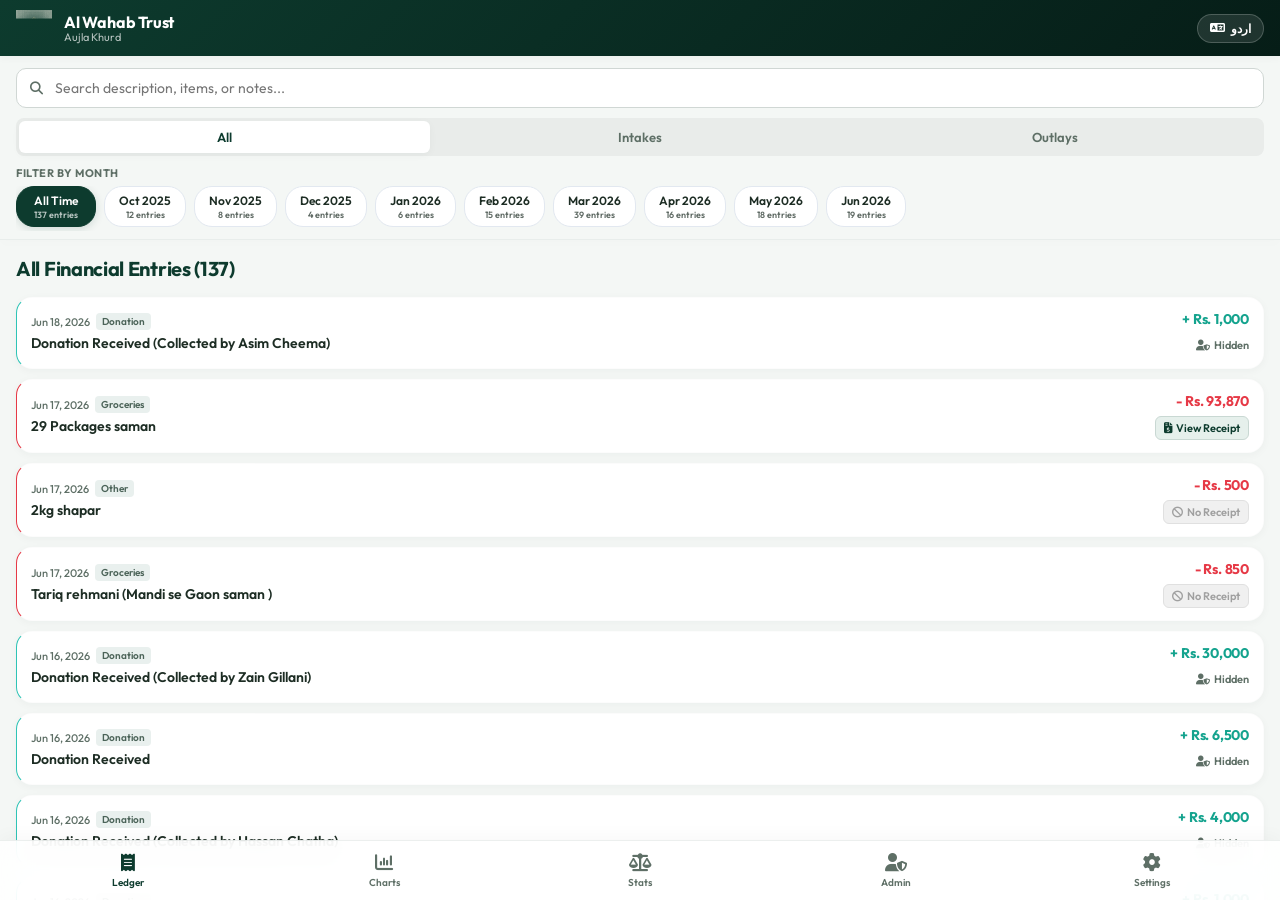
==== commit 05117b48: "Implement mobile-first SPA redesign, transparentize and add brand logo, and update Kotlin WebView co" ====
--- a/android/app/src/main/assets/index.html
+++ b/android/app/src/main/assets/index.html
@@ -2,8 +2,8 @@
 <html lang="en">
 <head>
     <meta charset="UTF-8">
-    <meta name="viewport" content="width=device-width, initial-scale=1.0">
-    <title>Al Wahab Trust - Financial Transparency Portal</title>
+    <meta name="viewport" content="width=device-width, initial-scale=1.0, maximum-scale=1.0, user-scalable=no">
+    <title>Al Wahab Trust - Transparency Portal</title>
     <!-- Chart.js CDN -->
     <script src="https://cdn.jsdelivr.net/npm/chart.js"></script>
     <!-- CSS Stylesheet -->
@@ -13,258 +13,341 @@
 </head>
 <body>
 
-    <!-- Header Section -->
-    <header>
-        <div class="header-container">
-            <div class="brand-section">
-                <div class="logo-icon">
-                    <i class="fa-solid fa-hand-holding-heart fa-xl"></i>
-                </div>
-                <div class="brand-title">
-                    <h1 id="brand-main-title">Al Wahab Trust</h1>
-                    <p id="brand-sub-title">Financial Transparency Ledger &bull; Aujla Khurd, Pakistan</p>
-                </div>
-            </div>
-            
-            <div class="header-actions">
-                <!-- Language Toggle Button -->
-                <button class="mode-btn" id="btn-lang-toggle" onclick="toggleLanguage()" style="background:rgba(255,255,255,0.1); border:1px solid rgba(255,255,255,0.15); border-radius:30px; padding:8px 18px; color:white;">
-                    <i class="fa-solid fa-language"></i> <span id="lang-btn-text">اردو</span>
-                </button>
-
-                <!-- Toggle View Mode (Donor Privacy Safeguard) -->
-                <div class="mode-toggle-group">
-                    <button class="mode-btn active" id="btn-public-view" onclick="switchViewMode('public')">
-                        <i class="fa-solid fa-shield-halved"></i> <span id="view-public-text">Public View</span>
-                    </button>
-                    <button class="mode-btn" id="btn-admin-view" onclick="switchViewMode('admin')">
-                        <i class="fa-solid fa-lock-open"></i> <span id="view-admin-text">Admin View</span>
-                    </button>
-                </div>
-            </div>
-        </div>
-
-        <!-- Trust Intro Message -->
-        <div class="hero-intro">
-            <p id="hero-desc-text">
-                <strong>Empowering Our Village:</strong> Welcome to the Al Wahab Trust financial ledger. 
-                We raise donations primarily from overseas and local supporters, purchasing vital life necessities 
-                (potatoes, onions, sugar, flour, ghee, spices) in wholesale markets, packing them into individual relief bags, and distributing them to needy households in Aujla Khurd. 
-                This portal is created to ensure absolute transparency. Explore the month-by-month transactions and click the receipt buttons to view the actual bank/EasyPaisa receipts or physical paper bills.
-            </p>
-        </div>
-    </header>
-
-    <!-- Main Container -->
-    <main>
-        <!-- Statistics Panel -->
-        <section class="stats-grid">
-            <div class="stat-card intake">
-                <div class="stat-header">
-                    <span class="stat-label" id="label-total-income">Total Intakes (Donations)</span>
-                    <div class="stat-icon"><i class="fa-solid fa-arrow-trend-up"></i></div>
-                </div>
-                <div class="stat-value" id="card-total-income">Rs. 0</div>
-                <div class="stat-meta" id="card-income-count">0 donations</div>
-            </div>
-            
-            <div class="stat-card outlay">
-                <div class="stat-header">
-                    <span class="stat-label" id="label-total-expense">Total Outlays (Expenses)</span>
-                    <div class="stat-icon"><i class="fa-solid fa-arrow-trend-down"></i></div>
-                </div>
-                <div class="stat-value" id="card-total-expense">Rs. 0</div>
-                <div class="stat-meta" id="card-expense-count">0 expenses</div>
-            </div>
-            
-            <div class="stat-card balance">
-                <div class="stat-header">
-                    <span class="stat-label" id="label-balance">Remaining Balance</span>
-                    <div class="stat-icon"><i class="fa-solid fa-scale-balanced"></i></div>
-                </div>
-                <div class="stat-value" id="card-balance">Rs. 0</div>
-                <div class="stat-meta" id="label-balance-meta">Net cash in hand</div>
-            </div>
-            
-            <div class="stat-card packages">
-                <div class="stat-header">
-                    <span class="stat-label" id="label-packages">Bags Distributed</span>
-                    <div class="stat-icon"><i class="fa-solid fa-box-open"></i></div>
-                </div>
-                <div class="stat-value" id="card-packages">0</div>
-                <div class="stat-meta" id="label-packages-meta">Food relief packages</div>
-            </div>
-        </section>
-
-        <!-- Dynamic Timeline Month Selector -->
-        <section class="timeline-card">
-            <div class="timeline-title" id="label-filter-month">Filter by Month</div>
-            <div class="timeline-scroll" id="month-timeline">
-                <!-- JavaScript will generate months here -->
-            </div>
-        </section>
-
-        <!-- Admin Management Panel (Dashed border, hidden by default) -->
-        <section class="admin-section" id="admin-panel">
-            <div class="admin-header">
-                <div class="admin-title">
-                    <i class="fa-solid fa-circle-nodes"></i> Admin Management & Database Controls
-                </div>
-                <div class="admin-actions-row">
-                    <button class="btn-secondary" onclick="exportDataJSON()">
-                        <i class="fa-solid fa-file-export"></i> Export JSON Backup
-                    </button>
-                    <button class="btn-secondary" onclick="document.getElementById('import-file-input').click()">
-                        <i class="fa-solid fa-file-import"></i> Import JSON Backup
-                    </button>
-                    <button class="btn-secondary" onclick="resetToDefaultData()">
-                        <i class="fa-solid fa-rotate-left"></i> Reset to Seed Data
-                    </button>
-                    <input type="file" id="import-file-input" style="display:none;" onchange="importDataJSON(event)" accept=".json">
-                </div>
-            </div>
-
-            <!-- Transaction Addition Form -->
-            <form id="add-transaction-form" onsubmit="handleAddTransaction(event)">
-                <div class="entry-form-grid">
-                    <div class="form-group">
-                        <label for="form-date">Transaction Date</label>
-                        <input type="date" id="form-date" class="form-control" required>
-                    </div>
-                    <div class="form-group">
-                        <label for="form-type">Type</label>
-                        <select id="form-type" class="form-control" onchange="toggleFormNotesLabel()" required>
-                            <option value="income">Intake (Donation Received)</option>
-                            <option value="expense">Outlay (Expense Paid)</option>
-                        </select>
-                    </div>
-                    <div class="form-group">
-                        <label id="form-notes-label" for="form-notes">Donor Name</label>
-                        <input type="text" id="form-notes" class="form-control" placeholder="e.g., Saad or Vegetable Purchase" required>
-                    </div>
-                    <div class="form-group">
-                        <label for="form-amount">Amount (PKR)</label>
-                        <input type="number" id="form-amount" class="form-control" min="1" step="any" placeholder="e.g., 5000" required>
-                    </div>
-                    <div class="form-group">
-                        <label for="form-category">Category</label>
-                        <select id="form-category" class="form-control" required>
-                            <option value="Donation">Donation</option>
-                            <option value="Groceries">Groceries / Food Items</option>
-                            <option value="Packaging">Packaging Supplies</option>
-                            <option value="Logistics">Logistics / Mandi Transport</option>
-                            <option value="Eidi / Eid Support">Eidi / Eid Support</option>
-                            <option value="Medical">Medical Support</option>
-                            <option value="Equipment / Tools">Equipment / Tools</option>
-                            <option value="Other">Other Expense</option>
-                        </select>
-                    </div>
-                    <div class="form-group">
-                        <label for="form-receipt">Attach Receipt Image</label>
-                        <input type="file" id="form-receipt" class="form-control" accept="image/*">
-                    </div>
-                </div>
-                <div class="btn-submit-row">
-                    <button type="submit" class="btn-primary">
-                        <i class="fa-solid fa-plus"></i> Save Transaction Entry
-                    </button>
-                </div>
-            </form>
-        </section>
-
-        <!-- Visualization Charts Row -->
-        <section class="visuals-container">
-            <div class="chart-card">
-                <div class="chart-header">
-                    <span class="chart-title">Month-over-Month Cash Flows</span>
-                </div>
-                <div class="chart-canvas-wrapper">
-                    <canvas id="cashflowChart"></canvas>
-                </div>
-            </div>
-            
-            <div class="chart-card">
-                <div class="chart-header">
-                    <span class="chart-title">Expense Breakdown</span>
-                </div>
-                <div class="chart-canvas-wrapper">
-                    <canvas id="categoryChart"></canvas>
-                </div>
-            </div>
-        </section>
-
-        <!-- Ledger ledger control bar -->
-        <section class="ledger-controls">
-            <!-- Search field -->
-            <div class="search-wrapper">
-                <i class="fa-solid fa-magnifying-glass search-icon"></i>
-                <input type="text" id="search-bar" class="search-input" onkeyup="handleFilterChange()" placeholder="Search description, items, or notes...">
-            </div>
-
-            <!-- Ledger filters tabs -->
-            <div class="filter-tabs">
-                <button class="filter-tab active" id="tab-all" onclick="setLedgerFilter('all')">All Entries</button>
-                <button class="filter-tab" id="tab-income" onclick="setLedgerFilter('income')">Intakes (Donations)</button>
-                <button class="filter-tab" id="tab-expense" onclick="setLedgerFilter('expense')">Outlays (Expenses)</button>
-            </div>
-        </section>
-
-        <!-- Main Ledger Table Container -->
-        <section class="ledger-card">
-            <div class="ledger-header">
-                <div class="ledger-title" id="ledger-table-title">All Financial Entries</div>
-                <div class="export-btn-group">
-                    <button class="btn-secondary" onclick="exportDataCSV()">
-                        <i class="fa-solid fa-file-excel"></i> <span id="btn-export-text">Export to Excel (CSV)</span>
-                    </button>
-                </div>
-            </div>
-            
-            <div class="table-responsive">
-                <table class="ledger-table" id="transaction-table">
-                    <thead>
-                        <tr>
-                            <th id="th-date">Date</th>
-                            <th id="th-type">Type</th>
-                            <th id="th-desc">Description</th>
-                            <th id="th-cat">Category</th>
-                            <th id="th-amount">Amount (PKR)</th>
-                            <th id="th-receipt">Receipt</th>
-                        </tr>
-                    </thead>
-                    <tbody id="ledger-table-body">
-                        <!-- Entries populated dynamically by JavaScript -->
-                    </tbody>
-                </table>
-            </div>
-        </section>
-    </main>
-
-    <!-- Modal Receipt Viewer Overlay -->
-    <div class="modal-overlay" id="receipt-modal" onclick="closeReceiptModal(event)">
-        <div class="modal-container" onclick="event.stopPropagation()">
-            <div class="modal-header">
-                <span class="modal-title" id="modal-receipt-title">Transaction Receipt</span>
-                <button class="modal-close" onclick="closeReceiptModal(event)">
+    <!-- Main Viewport Container -->
+    <div id="app-container">
+        
+        <!-- Native App Style Header -->
+        <header class="app-header">
+            <div class="brand-logo">
+                <img src="logo.png" alt="Logo" class="brand-logo-img">
+            </div>
+            <div class="brand-title">
+                <h1 id="brand-main-title">Al Wahab Trust</h1>
+                <span id="brand-sub-title">Aujla Khurd</span>
+            </div>
+            <button class="header-action-btn" id="btn-lang-toggle" onclick="toggleLanguage()">
+                <i class="fa-solid fa-language"></i> <span id="lang-btn-text">اردو</span>
+            </button>
+        </header>
+
+        <!-- Screens Content Area -->
+        <main id="screens-wrapper">
+
+            <!-- SCREEN 1: LEDGER (Default) -->
+            <section class="app-screen active" id="screen-ledger">
+                <!-- Search & Filters Container -->
+                <div class="sticky-controls">
+                    <!-- Search field -->
+                    <div class="search-wrapper">
+                        <i class="fa-solid fa-magnifying-glass search-icon"></i>
+                        <input type="text" id="search-bar" class="search-input" onkeyup="handleFilterChange()" placeholder="Search description, items, or notes...">
+                    </div>
+
+                    <!-- Ledger filters tabs -->
+                    <div class="filter-tabs">
+                        <button class="filter-tab active" id="tab-all" onclick="setLedgerFilter('all')">All</button>
+                        <button class="filter-tab" id="tab-income" onclick="setLedgerFilter('income')">Intakes</button>
+                        <button class="filter-tab" id="tab-expense" onclick="setLedgerFilter('expense')">Outlays</button>
+                    </div>
+
+                    <!-- Dynamic Timeline Month Selector -->
+                    <div class="timeline-container">
+                        <div class="timeline-title-row">
+                            <span class="timeline-title" id="label-filter-month">Filter by Month</span>
+                        </div>
+                        <div class="timeline-scroll" id="month-timeline">
+                            <!-- Populated by JS -->
+                        </div>
+                    </div>
+                </div>
+
+                <!-- Ledger list section -->
+                <div class="screen-content">
+                    <div class="ledger-header-row">
+                        <h2 class="section-title" id="ledger-table-title">Financial Entries</h2>
+                    </div>
+                    
+                    <!-- Dynamic Transaction Cards Container -->
+                    <div id="ledger-card-list" class="card-list-container">
+                        <!-- Populated by JS -->
+                    </div>
+                </div>
+            </section>
+
+            <!-- SCREEN 2: CHARTS -->
+            <section class="app-screen" id="screen-charts">
+                <div class="screen-content">
+                    <h2 class="section-title" id="title-charts-screen">Analytics</h2>
+                    
+                    <div class="chart-card">
+                        <div class="chart-header">
+                            <span class="chart-title" id="chart-cashflow-title">Month-over-Month Cash Flows</span>
+                        </div>
+                        <div class="chart-canvas-wrapper">
+                            <canvas id="cashflowChart"></canvas>
+                        </div>
+                    </div>
+                    
+                    <div class="chart-card">
+                        <div class="chart-header">
+                            <span class="chart-title" id="chart-category-title">Expense Breakdown</span>
+                        </div>
+                        <div class="chart-canvas-wrapper">
+                            <canvas id="categoryChart"></canvas>
+                        </div>
+                    </div>
+                </div>
+            </section>
+
+            <!-- SCREEN 3: STATS -->
+            <section class="app-screen" id="screen-stats">
+                <div class="screen-content">
+                    <h2 class="section-title" id="title-stats-screen">Key Metrics</h2>
+                    
+                    <div class="stats-grid">
+                        <div class="stat-card intake">
+                            <div class="stat-header">
+                                <span class="stat-label" id="label-total-income">Total Intakes</span>
+                                <div class="stat-icon"><i class="fa-solid fa-arrow-trend-up"></i></div>
+                            </div>
+                            <div class="stat-value" id="card-total-income">Rs. 0</div>
+                            <div class="stat-meta" id="card-income-count">0 donations</div>
+                        </div>
+                        
+                        <div class="stat-card outlay">
+                            <div class="stat-header">
+                                <span class="stat-label" id="label-total-expense">Total Outlays</span>
+                                <div class="stat-icon"><i class="fa-solid fa-arrow-trend-down"></i></div>
+                            </div>
+                            <div class="stat-value" id="card-total-expense">Rs. 0</div>
+                            <div class="stat-meta" id="card-expense-count">0 expenses</div>
+                        </div>
+                        
+                        <div class="stat-card balance">
+                            <div class="stat-header">
+                                <span class="stat-label" id="label-balance">Remaining Balance</span>
+                                <div class="stat-icon"><i class="fa-solid fa-scale-balanced"></i></div>
+                            </div>
+                            <div class="stat-value" id="card-balance">Rs. 0</div>
+                            <div class="stat-meta" id="label-balance-meta">Net cash in hand</div>
+                        </div>
+                        
+                        <div class="stat-card packages">
+                            <div class="stat-header">
+                                <span class="stat-label" id="label-packages">Bags Distributed</span>
+                                <div class="stat-icon"><i class="fa-solid fa-box-open"></i></div>
+                            </div>
+                            <div class="stat-value" id="card-packages">0</div>
+                            <div class="stat-meta" id="label-packages-meta">Food relief packages</div>
+                        </div>
+                    </div>
+                </div>
+            </section>
+
+            <!-- SCREEN 4: ADMIN TOOLS -->
+            <section class="app-screen" id="screen-admin">
+                <div class="screen-content">
+                    <h2 class="section-title" id="title-admin-screen">Admin Controls</h2>
+
+                    <!-- Admin Form Section -->
+                    <div class="admin-form-card">
+                        <h3 class="form-section-title">
+                            <i class="fa-solid fa-circle-plus"></i> <span id="lbl-add-entry-title">Add Transaction Entry</span>
+                        </h3>
+                        
+                        <form id="add-transaction-form" onsubmit="handleAddTransaction(event)">
+                            <div class="form-group">
+                                <label for="form-date" id="lbl-add-date">Transaction Date</label>
+                                <input type="date" id="form-date" class="form-control" required>
+                            </div>
+                            
+                            <div class="form-group">
+                                <label for="form-type" id="lbl-add-type">Type</label>
+                                <select id="form-type" class="form-control" onchange="toggleFormNotesLabel()" required>
+                                    <option value="income">Intake (Donation Received)</option>
+                                    <option value="expense">Outlay (Expense Paid)</option>
+                                </select>
+                            </div>
+                            
+                            <div class="form-group">
+                                <label id="form-notes-label" for="form-notes">Donor Name</label>
+                                <input type="text" id="form-notes" class="form-control" placeholder="e.g., Saad or Vegetable Purchase" required>
+                            </div>
+                            
+                            <div class="form-group">
+                                <label for="form-amount" id="lbl-add-amount">Amount (PKR)</label>
+                                <input type="number" id="form-amount" class="form-control" min="1" step="any" placeholder="e.g., 5000" required>
+                            </div>
+                            
+                            <div class="form-group">
+                                <label for="form-category" id="lbl-add-category">Category</label>
+                                <select id="form-category" class="form-control" required>
+                                    <option value="Donation">Donation</option>
+                                    <option value="Groceries">Groceries / Food Items</option>
+                                    <option value="Packaging">Packaging Supplies</option>
+                                    <option value="Logistics">Logistics / Mandi Transport</option>
+                                    <option value="Eidi / Eid Support">Eidi / Eid Support</option>
+                                    <option value="Medical">Medical Support</option>
+                                    <option value="Equipment / Tools">Equipment / Tools</option>
+                                    <option value="Other">Other Expense</option>
+                                </select>
+                            </div>
+                            
+                            <div class="form-group">
+                                <label for="form-receipt" id="lbl-add-receipt">Attach Receipt Image</label>
+                                <input type="file" id="form-receipt" class="form-control" accept="image/*">
+                            </div>
+
+                            <button type="submit" class="btn-primary" style="width: 100%; margin-top: 10px;">
+                                <i class="fa-solid fa-plus"></i> <span id="lbl-save-entry-btn">Save Transaction Entry</span>
+                            </button>
+                        </form>
+                    </div>
+
+                    <!-- Backup / Restore Controls inside Admin Panel -->
+                    <div class="admin-tools-card" id="admin-panel" style="display: block;">
+                        <h3 class="form-section-title">
+                            <i class="fa-solid fa-database"></i> <span id="lbl-database-tools-title">Database Operations</span>
+                        </h3>
+                        <div class="admin-actions-row">
+                            <button class="btn-secondary" onclick="exportDataJSON()">
+                                <i class="fa-solid fa-file-export"></i> <span id="lbl-export-json">Export JSON Backup</span>
+                            </button>
+                            <button class="btn-secondary" onclick="document.getElementById('import-file-input').click()">
+                                <i class="fa-solid fa-file-import"></i> <span id="lbl-import-json">Import JSON Backup</span>
+                            </button>
+                            <button class="btn-secondary" onclick="exportDataCSV()">
+                                <i class="fa-solid fa-file-csv"></i> <span id="lbl-export-csv">Export to CSV (Excel)</span>
+                            </button>
+                            <input type="file" id="import-file-input" style="display:none;" onchange="importDataJSON(event)" accept=".json">
+                        </div>
+                    </div>
+                </div>
+            </section>
+
+            <!-- SCREEN 5: SETTINGS -->
+            <section class="app-screen" id="screen-settings">
+                <div class="screen-content">
+                    <h2 class="section-title" id="title-settings-screen">Settings</h2>
+
+                    <div class="settings-card">
+                        <!-- View Toggle -->
+                        <div class="setting-item">
+                            <div class="setting-info">
+                                <span class="setting-label" id="lbl-setting-viewmode">View Mode</span>
+                                <span class="setting-desc" id="lbl-setting-viewmode-desc">Access unmasked audit records</span>
+                            </div>
+                            <div class="mode-toggle-group">
+                                <button class="mode-btn active" id="btn-public-view" onclick="switchViewMode('public')">
+                                    <i class="fa-solid fa-shield-halved"></i> <span id="view-public-text">Public</span>
+                                </button>
+                                <button class="mode-btn" id="btn-admin-view" onclick="switchViewMode('admin')">
+                                    <i class="fa-solid fa-lock"></i> <span id="view-admin-text">Admin</span>
+                                </button>
+                            </div>
+                        </div>
+
+                        <!-- Language toggle row -->
+                        <div class="setting-item">
+                            <div class="setting-info">
+                                <span class="setting-label" id="lbl-setting-lang">Language / زبان</span>
+                                <span class="setting-desc">Toggle English or Urdu Nastaliq</span>
+                            </div>
+                            <button class="btn-secondary" onclick="toggleLanguage()" style="border-radius: 20px; padding: 6px 16px;">
+                                <i class="fa-solid fa-language"></i> <span id="lbl-lang-toggle-text">اردو / English</span>
+                            </button>
+                        </div>
+
+                        <!-- Seed Data Reset -->
+                        <div class="setting-item">
+                            <div class="setting-info">
+                                <span class="setting-label" id="lbl-setting-reset">Reset Database</span>
+                                <span class="setting-desc" id="lbl-setting-reset-desc">Wipe changes and restore seed data</span>
+                            </div>
+                            <button class="btn-danger-outline" onclick="resetToDefaultData()">
+                                <i class="fa-solid fa-rotate-left"></i> <span id="lbl-reset-btn">Reset Data</span>
+                            </button>
+                        </div>
+                    </div>
+
+                    <!-- App info footer credit -->
+                    <div class="app-info-footer">
+                        <p id="footer-credit-text">Al Wahab Trust Portal &bull; Aujla Khurd, Pakistan</p>
+                        <p style="font-size: 11px; opacity: 0.6; margin-top: 5px;">v2.0 (Mobile SPA Edition)</p>
+                    </div>
+                </div>
+            </section>
+
+        </main>
+
+        <!-- PERSISTENT BOTTOM NAVIGATION BAR -->
+        <nav id="bottom-nav-bar">
+            <div class="nav-item active" onclick="switchScreen('ledger')" id="nav-ledger">
+                <div class="nav-icon-wrapper">
+                    <i class="fa-solid fa-receipt"></i>
+                </div>
+                <span class="nav-label" id="nav-label-ledger">Ledger</span>
+            </div>
+            <div class="nav-item" onclick="switchScreen('charts')" id="nav-charts">
+                <div class="nav-icon-wrapper">
+                    <i class="fa-solid fa-chart-column"></i>
+                </div>
+                <span class="nav-label" id="nav-label-charts">Charts</span>
+            </div>
+            <div class="nav-item" onclick="switchScreen('stats')" id="nav-stats">
+                <div class="nav-icon-wrapper">
+                    <i class="fa-solid fa-scale-balanced"></i>
+                </div>
+                <span class="nav-label" id="nav-label-stats">Stats</span>
+            </div>
+            <div class="nav-item" onclick="switchScreen('admin')" id="nav-admin">
+                <div class="nav-icon-wrapper">
+                    <i class="fa-solid fa-user-shield"></i>
+                </div>
+                <span class="nav-label" id="nav-label-admin">Admin</span>
+            </div>
+            <div class="nav-item" onclick="switchScreen('settings')" id="nav-settings">
+                <div class="nav-icon-wrapper">
+                    <i class="fa-solid fa-gear"></i>
+                </div>
+                <span class="nav-label" id="nav-label-settings">Settings</span>
+            </div>
+        </nav>
+
+    </div> <!-- End App Container -->
+
+    <!-- SLIDE-UP BOTTOM SHEET: RECEIPT VIEWER -->
+    <div class="modal-overlay bottom-sheet-overlay" id="receipt-modal" onclick="closeReceiptModal(event)">
+        <div class="bottom-sheet-container" onclick="event.stopPropagation()">
+            <!-- Grab handle bar for native mobile feel -->
+            <div class="bottom-sheet-handle"></div>
+            
+            <div class="bottom-sheet-header">
+                <span class="bottom-sheet-title" id="modal-receipt-title">Transaction details</span>
+                <button class="bottom-sheet-close" onclick="closeReceiptModal(event)">
                     <i class="fa-solid fa-xmark fa-lg"></i>
                 </button>
             </div>
-            <div class="modal-body" id="modal-receipt-body">
-                <!-- Receipt images or digital mockup rendered by JavaScript -->
+            
+            <div class="bottom-sheet-body" id="modal-receipt-body">
+                <!-- Receipt details / digital receipt layout loaded dynamically by JS -->
             </div>
         </div>
     </div>
 
-    <!-- Edit Transaction Modal -->
-    <div class="modal-overlay" id="edit-tx-modal" onclick="closeEditTxModal(event)">
-        <div class="modal-container" onclick="event.stopPropagation()" style="max-width: 550px;">
-            <div class="modal-header">
-                <span class="modal-title" id="edit-modal-title">Edit Transaction Entry</span>
-                <button class="modal-close" onclick="closeEditTxModal(event)">
+    <!-- SLIDE-UP BOTTOM SHEET: EDIT TRANSACTION -->
+    <div class="modal-overlay bottom-sheet-overlay" id="edit-tx-modal" onclick="closeEditTxModal(event)">
+        <div class="bottom-sheet-container" onclick="event.stopPropagation()">
+            <div class="bottom-sheet-handle"></div>
+            
+            <div class="bottom-sheet-header">
+                <span class="bottom-sheet-title" id="edit-modal-title">Edit Entry</span>
+                <button class="bottom-sheet-close" onclick="closeEditTxModal(event)">
                     <i class="fa-solid fa-xmark fa-lg"></i>
                 </button>
             </div>
-            <div class="modal-body" style="width: 100%; padding: 20px;">
+            
+            <div class="bottom-sheet-body" style="padding: 20px;">
                 <form id="edit-transaction-form" onsubmit="handleEditTransactionSubmit(event)" style="width: 100%;">
                     <input type="hidden" id="edit-form-id">
                     
@@ -306,11 +389,11 @@
                             </select>
                         </div>
                         
-                        <!-- Receipt Section -->
+                        <!-- Receipt Attachment Section -->
                         <div class="form-group" style="border-top: 1px solid #e9ecea; padding-top: 15px;">
                             <label style="font-weight: 700; margin-bottom: 5px;" id="lbl-edit-receipt-title">Receipt Attachment</label>
                             
-                            <!-- Display current receipt status -->
+                            <!-- Thumbnail Preview -->
                             <div id="edit-receipt-preview-container" style="display: none; align-items: center; gap: 12px; background: var(--bg-main); padding: 10px; border-radius: var(--radius-sm); border: 1px solid #d0d7d4;">
                                 <div id="edit-receipt-thumbnail-wrapper" style="width: 60px; height: 60px; border-radius: 4px; overflow: hidden; background: #e2e8f0; display: flex; align-items: center; justify-content: center; border: 1px solid #cbd5e0; flex-shrink: 0;">
                                     <img id="edit-receipt-thumbnail" src="" style="width: 100%; height: 100%; object-fit: cover;">
@@ -328,7 +411,7 @@
                                 </div>
                             </div>
                             
-                            <!-- Upload controls if no receipt -->
+                            <!-- Image file selection controls -->
                             <div id="edit-receipt-upload-container">
                                 <input type="file" id="edit-receipt-upload" class="form-control" accept="image/*" onchange="handleEditReceiptUploadChange(event)">
                                 <span style="font-size: 11px; color: var(--text-muted); margin-top: 4px;" id="lbl-upload-receipt-help">Select an image file to upload receipt.</span>
@@ -336,16 +419,16 @@
                         </div>
                     </div>
                     
-                    <div style="display: flex; justify-content: space-between; align-items: center; width: 100%; margin-top: 25px; border-top: 1px solid #e9ecea; padding-top: 20px;">
-                        <button type="button" class="btn-danger" id="btn-edit-delete" onclick="handleDeleteTransaction()">
-                            <i class="fa-solid fa-trash"></i> <span id="lbl-delete-btn">Delete Entry</span>
+                    <div style="display: flex; flex-direction: column; gap: 10px; margin-top: 25px; border-top: 1px solid #e9ecea; padding-top: 20px;">
+                        <button type="submit" class="btn-primary" style="width: 100%;">
+                            <i class="fa-solid fa-floppy-disk"></i> <span id="lbl-save-changes-btn">Save Changes</span>
                         </button>
                         <div style="display: flex; gap: 10px;">
-                            <button type="button" class="btn-secondary" onclick="closeEditTxModal(event)">
+                            <button type="button" class="btn-danger" id="btn-edit-delete" onclick="handleDeleteTransaction()" style="flex: 1; justify-content: center;">
+                                <i class="fa-solid fa-trash"></i> <span id="lbl-delete-btn">Delete</span>
+                            </button>
+                            <button type="button" class="btn-secondary" onclick="closeEditTxModal(event)" style="flex: 1; justify-content: center;">
                                 <span id="lbl-cancel-btn">Cancel</span>
-                            </button>
-                            <button type="submit" class="btn-primary">
-                                <i class="fa-solid fa-floppy-disk"></i> <span id="lbl-save-changes-btn">Save Changes</span>
                             </button>
                         </div>
                     </div>
@@ -354,37 +437,53 @@
         </div>
     </div>
 
-    <!-- Admin View Key Modal Simulation (For simulated visual access control) -->
+    <!-- FULL SCREEN NUMERIC PIN PAD OVERLAY -->
     <div class="modal-overlay" id="admin-passcode-modal">
-        <div class="modal-container" style="max-width:350px;">
-            <div class="modal-header">
-                <span class="modal-title">Admin View Authentication</span>
-                <button class="modal-close" onclick="cancelAdminUnlock()">
-                    <i class="fa-solid fa-xmark fa-lg"></i>
-                </button>
-            </div>
-            <div class="modal-body" style="padding: 20px;">
-                <p style="font-size:14px; color:var(--text-muted); margin-bottom:15px; text-align:center;">
-                    Please enter the administrator passcode to reveal unmasked names and active management.
+        <div class="pin-pad-container">
+            <div class="pin-pad-header">
+                <div class="pin-lock-icon">
+                    <i class="fa-solid fa-lock"></i>
+                </div>
+                <h3 class="pin-pad-title" id="pin-title">Admin Authentication</h3>
+                <p class="pin-pad-desc" id="pin-subtitle">Please enter PIN to unlock admin tools</p>
+                
+                <!-- Display Dots to show entered digits -->
+                <div class="pin-dots-row" id="pin-dots-container">
+                    <div class="pin-dot"></div>
+                    <div class="pin-dot"></div>
+                    <div class="pin-dot"></div>
+                    <div class="pin-dot"></div>
+                </div>
+                
+                <p id="admin-error-msg" class="pin-error-message" style="display: none;">
+                    Incorrect PIN! (Default is 1234)
                 </p>
-                <div class="form-group" style="margin-bottom:15px;">
-                    <input type="password" id="admin-passcode-input" class="form-control" placeholder="Enter Passcode" style="text-align:center; font-size:18px; letter-spacing:4px;" autofocus>
-                </div>
-                <p id="admin-error-msg" style="color:var(--danger-color); font-size:12px; margin-bottom:10px; display:none; text-align:center;">
-                    Incorrect passcode! (Default passcode is <b>1234</b>)
-                </p>
-                <div style="display:flex; justify-content:space-between; width:100%; gap:10px;">
-                    <button class="btn-secondary" style="flex:1;" onclick="cancelAdminUnlock()">Cancel</button>
-                    <button class="btn-primary" style="flex:1;" onclick="submitAdminUnlock()">Unlock</button>
-                </div>
+            </div>
+            
+            <!-- Hidden input to align with legacy JS, but we will capture key pad clicks -->
+            <input type="password" id="admin-passcode-input" style="position: absolute; opacity: 0; pointer-events: none;" readonly>
+            
+            <!-- Grid Keyboard Layout -->
+            <div class="pin-keyboard-grid">
+                <button class="pin-key" onclick="pressPinNumber(1)">1</button>
+                <button class="pin-key" onclick="pressPinNumber(2)">2</button>
+                <button class="pin-key" onclick="pressPinNumber(3)">3</button>
+                <button class="pin-key" onclick="pressPinNumber(4)">4</button>
+                <button class="pin-key" onclick="pressPinNumber(5)">5</button>
+                <button class="pin-key" onclick="pressPinNumber(6)">6</button>
+                <button class="pin-key" onclick="pressPinNumber(7)">7</button>
+                <button class="pin-key" onclick="pressPinNumber(8)">8</button>
+                <button class="pin-key" onclick="pressPinNumber(9)">9</button>
+                <button class="pin-key clear-key" onclick="clearPin()">C</button>
+                <button class="pin-key" onclick="pressPinNumber(0)">0</button>
+                <button class="pin-key back-key" onclick="backspacePin()"><i class="fa-solid fa-delete-left"></i></button>
+            </div>
+            
+            <div class="pin-pad-footer">
+                <button class="btn-cancel-pin" onclick="cancelAdminUnlock()" id="pin-cancel-btn">Cancel</button>
             </div>
         </div>
     </div>
-
-    <!-- Footnote Credits -->
-    <footer style="text-align:center; padding: 20px; font-size: 13px; color: var(--text-muted);">
-        Al Wahab Trust Transparency Ledger &bull; Built with focus on donor privacy and full visual traceability.
-    </footer>
 
     <!-- JS Files -->
     <script src="data.js"></script>
--- a/android/app/src/main/assets/style.css
+++ b/android/app/src/main/assets/style.css
@@ -1,4 +1,4 @@
-/* Al Wahab Trust Transparency Portal Styles */
+/* Al Wahab Trust Transparency Portal Styles - Mobile-First Edition */
 @import url('https://fonts.googleapis.com/css2?family=Outfit:wght@300;400;500;600;700;800&family=Noto+Nastaliq+Urdu:wght@400;700&display=swap');
 
 :root {
@@ -13,10 +13,10 @@
     --text-main: #1d2d24; /* Very Dark Green-Slate */
     --text-muted: #5e6f66;
     --bg-main: #f4f7f5; /* Light soft green-grey */
-    --bg-card: rgba(255, 255, 255, 0.95);
+    --bg-card: rgba(255, 255, 255, 0.98);
     
     --font-sans: 'Outfit', -apple-system, BlinkMacSystemFont, "Segoe UI", Roboto, sans-serif;
-    --shadow-sm: 0 2px 8px rgba(13, 59, 46, 0.05);
+    --shadow-sm: 0 2px 8px rgba(13, 59, 46, 0.04);
     --shadow-md: 0 8px 20px rgba(13, 59, 46, 0.08);
     --shadow-lg: 0 16px 40px rgba(13, 59, 46, 0.12);
     --radius-sm: 8px;
@@ -27,356 +27,185 @@
     --transition-normal: 0.3s cubic-bezier(0.4, 0, 0.2, 1);
 }
 
-/* Base Styles */
+/* Base resets for mobile-native feel */
 * {
     box-sizing: border-box;
     margin: 0;
     padding: 0;
-}
-
-body {
-    font-family: var(--font-sans);
+    -webkit-tap-highlight-color: transparent; /* Disable touch highlight overlay */
+}
+
+html, body {
+    width: 100%;
+    height: 100%;
+    overflow: hidden; /* Lock scroll to SPA viewports */
     background-color: var(--bg-main);
     color: var(--text-main);
-    line-height: 1.5;
-    padding-bottom: 60px;
-    overflow-x: hidden;
+    font-family: var(--font-sans);
+    -webkit-font-smoothing: antialiased;
+    -moz-osx-font-smoothing: grayscale;
 }
 
 /* Scrollbar */
 ::-webkit-scrollbar {
-    width: 8px;
-    height: 8px;
+    width: 6px;
+    height: 6px;
 }
 ::-webkit-scrollbar-track {
-    background: var(--bg-main);
+    background: transparent;
 }
 ::-webkit-scrollbar-thumb {
-    background: #c3d2cc;
-    border-radius: 4px;
-}
-::-webkit-scrollbar-thumb:hover {
-    background: #a4b7b0;
-}
-
-/* Header Container */
-header {
+    background: #cbd5e1;
+    border-radius: 3px;
+}
+
+/* Rigid Mobile Frame */
+#app-container {
+    width: 100%;
+    height: 100%;
+    display: flex;
+    flex-direction: column;
+    position: relative;
+    overflow: hidden;
+}
+
+/* Native Header Design */
+.app-header {
+    height: 56px;
     background: linear-gradient(135deg, var(--primary-color) 0%, #061d17 100%);
     color: white;
-    padding: 30px 20px 40px 20px;
-    border-bottom-left-radius: var(--radius-lg);
-    border-bottom-right-radius: var(--radius-lg);
-    box-shadow: var(--shadow-md);
-}
-
-.header-container {
-    max-width: 1280px;
-    margin: 0 auto;
-    display: flex;
+    display: flex;
+    align-items: center;
     justify-content: space-between;
-    align-items: center;
-    flex-wrap: wrap;
-    gap: 20px;
-}
-
-.brand-section {
-    display: flex;
-    align-items: center;
-    gap: 15px;
-}
-
-.logo-icon {
-    width: 48px;
-    height: 48px;
-    background: var(--accent-color);
-    border-radius: var(--radius-sm);
-    display: flex;
-    align-items: center;
-    justify-content: center;
-    color: var(--primary-color);
-    box-shadow: 0 4px 12px rgba(212, 163, 115, 0.3);
-}
-
-.brand-title h1 {
-    font-size: 24px;
-    font-weight: 700;
-    letter-spacing: -0.5px;
-}
-
-.brand-title p {
-    font-size: 14px;
-    color: rgba(255, 255, 255, 0.7);
-    font-weight: 300;
-}
-
-/* View Mode Toggles */
-.header-actions {
-    display: flex;
-    align-items: center;
-    gap: 15px;
-}
-
-.mode-toggle-group {
-    background: rgba(255, 255, 255, 0.1);
-    padding: 4px;
-    border-radius: 30px;
-    display: flex;
-    border: 1px solid rgba(255, 255, 255, 0.15);
-}
-
-.mode-btn {
-    border: none;
-    background: transparent;
-    color: rgba(255, 255, 255, 0.8);
-    padding: 8px 18px;
-    border-radius: 25px;
-    font-family: var(--font-sans);
-    font-size: 14px;
-    font-weight: 500;
-    cursor: pointer;
-    display: flex;
-    align-items: center;
-    gap: 8px;
-    transition: var(--transition-fast);
-}
-
-.mode-btn.active {
-    background: white;
-    color: var(--primary-color);
-    box-shadow: 0 4px 10px rgba(0,0,0,0.15);
-    font-weight: 600;
-}
-
-/* Hero Info Box */
-.hero-intro {
-    max-width: 1280px;
-    margin: 20px auto 0 auto;
-    background: rgba(255, 255, 255, 0.05);
-    border: 1px solid rgba(255, 255, 255, 0.1);
-    padding: 20px;
-    border-radius: var(--radius-md);
-    backdrop-filter: blur(10px);
-}
-
-.hero-intro p {
-    font-size: 15px;
-    line-height: 1.6;
-    color: rgba(255, 255, 255, 0.85);
-}
-
-/* Main Layout Grid */
-main {
-    max-width: 1280px;
-    margin: -20px auto 0 auto;
-    padding: 0 20px;
-}
-
-/* Stats Row */
-.stats-grid {
-    display: grid;
-    grid-template-columns: repeat(auto-fit, minmax(240px, 1fr));
-    gap: 20px;
-    margin-bottom: 30px;
-}
-
-.stat-card {
-    background: var(--bg-card);
-    border: 1px solid rgba(13, 59, 46, 0.05);
-    border-radius: var(--radius-md);
-    padding: 24px;
+    padding: 0 16px;
     box-shadow: var(--shadow-sm);
-    display: flex;
-    flex-direction: column;
-    justify-content: space-between;
-    position: relative;
-    overflow: hidden;
-    transition: var(--transition-normal);
-}
-
-.stat-card:hover {
-    transform: translateY(-5px);
-    box-shadow: var(--shadow-md);
-}
-
-.stat-card::before {
-    content: '';
-    position: absolute;
-    top: 0;
-    left: 0;
-    width: 6px;
-    height: 100%;
-}
-
-.stat-card.intake::before { background-color: var(--success-color); }
-.stat-card.outlay::before { background-color: var(--danger-color); }
-.stat-card.balance::before { background-color: var(--accent-color); }
-.stat-card.packages::before { background-color: var(--primary-color); }
-
-.stat-header {
-    display: flex;
-    justify-content: space-between;
-    align-items: center;
-    margin-bottom: 12px;
-}
-
-.stat-label {
-    font-size: 14px;
-    font-weight: 500;
-    color: var(--text-muted);
-    text-transform: uppercase;
-    letter-spacing: 0.5px;
-}
-
-.stat-icon {
+    z-index: 100;
+    flex-shrink: 0;
+}
+
+.brand-logo {
     width: 36px;
     height: 36px;
-    border-radius: 50%;
     display: flex;
     align-items: center;
     justify-content: center;
 }
 
-.stat-card.intake .stat-icon { background: var(--success-bg); color: var(--success-color); }
-.stat-card.outlay .stat-icon { background: var(--danger-bg); color: var(--danger-color); }
-.stat-card.balance .stat-icon { background: rgba(212, 163, 115, 0.1); color: var(--accent-color); }
-.stat-card.packages .stat-icon { background: var(--primary-light); color: var(--primary-color); }
-
-.stat-value {
-    font-size: 28px;
+.brand-logo-img {
+    width: 100%;
+    height: 100%;
+    object-fit: contain;
+}
+
+.brand-title {
+    flex: 1;
+    margin-left: 12px;
+}
+
+.brand-title h1 {
+    font-size: 16px;
     font-weight: 700;
-    letter-spacing: -0.5px;
-    color: var(--text-main);
-    margin-bottom: 6px;
-}
-
-.stat-meta {
+    letter-spacing: -0.2px;
+}
+
+.brand-title span {
+    font-size: 11px;
+    opacity: 0.7;
+    font-weight: 400;
+    display: block;
+    margin-top: -2px;
+}
+
+.header-action-btn {
+    border: 1px solid rgba(255,255,255,0.2);
+    background: rgba(255,255,255,0.1);
+    color: white;
+    padding: 6px 12px;
+    border-radius: 20px;
+    font-family: var(--font-sans);
     font-size: 12px;
-    color: var(--text-muted);
-}
-
-/* Visualization Panel */
-.visuals-container {
-    display: grid;
-    grid-template-columns: 2fr 1fr;
-    gap: 20px;
-    margin-bottom: 30px;
-}
-
-.chart-card {
-    background: var(--bg-card);
-    border-radius: var(--radius-md);
-    padding: 24px;
-    box-shadow: var(--shadow-sm);
-    border: 1px solid rgba(13, 59, 46, 0.05);
-}
-
-.chart-header {
-    display: flex;
-    justify-content: space-between;
-    align-items: center;
-    margin-bottom: 20px;
-}
-
-.chart-title {
-    font-size: 18px;
-    font-weight: 600;
+    font-weight: 600;
+    cursor: pointer;
+    display: flex;
+    align-items: center;
+    gap: 6px;
+    transition: var(--transition-fast);
+}
+
+.header-action-btn:active {
+    background: rgba(255,255,255,0.2);
+}
+
+/* Screens Content Wrapper */
+#screens-wrapper {
+    flex: 1;
+    position: relative;
+    overflow-y: auto;
+    -webkit-overflow-scrolling: touch;
+    padding-bottom: 75px; /* Space for Bottom Nav Bar */
+}
+
+/* Screen Transitions */
+.app-screen {
+    display: none;
+    width: 100%;
+    height: auto;
+    min-height: 100%;
+    flex-direction: column;
+}
+
+.app-screen.active {
+    display: flex;
+    animation: screenFadeIn 0.2s ease-out;
+}
+
+@keyframes screenFadeIn {
+    from { opacity: 0; transform: translateY(5px); }
+    to { opacity: 1; transform: translateY(0); }
+}
+
+.screen-content {
+    padding: 16px;
+    display: flex;
+    flex-direction: column;
+    gap: 16px;
+}
+
+.section-title {
+    font-size: 20px;
+    font-weight: 700;
     color: var(--primary-color);
-}
-
-.chart-canvas-wrapper {
-    position: relative;
-    height: 300px;
-    width: 100%;
-}
-
-/* Timeline Slider Filter */
-.timeline-card {
-    background: var(--bg-card);
-    border-radius: var(--radius-md);
-    padding: 20px;
-    margin-bottom: 30px;
-    box-shadow: var(--shadow-sm);
-    border: 1px solid rgba(13, 59, 46, 0.05);
-}
-
-.timeline-title {
-    font-size: 14px;
-    font-weight: 600;
-    color: var(--text-muted);
-    text-transform: uppercase;
-    letter-spacing: 0.5px;
-    margin-bottom: 15px;
-}
-
-.timeline-scroll {
-    display: flex;
-    overflow-x: auto;
-    gap: 12px;
-    padding-bottom: 10px;
-    scroll-behavior: smooth;
-    -webkit-overflow-scrolling: touch;
-}
-
-.timeline-item {
+    letter-spacing: -0.3px;
+}
+
+/* Sticky Controls inside Ledger Screen */
+.sticky-controls {
     background: var(--bg-main);
-    border: 1px solid #e0e6e3;
-    padding: 10px 20px;
-    border-radius: 30px;
-    font-size: 14px;
-    font-weight: 500;
-    color: var(--text-main);
-    cursor: pointer;
-    white-space: nowrap;
-    transition: var(--transition-fast);
-    display: flex;
-    flex-direction: column;
-    align-items: center;
-    min-width: 90px;
-}
-
-.timeline-item:hover {
-    background: var(--primary-light);
-    border-color: var(--primary-color);
-    color: var(--primary-color);
-}
-
-.timeline-item.active {
-    background: var(--primary-color);
-    border-color: var(--primary-color);
-    color: white;
-    box-shadow: 0 4px 12px rgba(13, 59, 46, 0.2);
-}
-
-.timeline-item span {
-    font-size: 10px;
-    opacity: 0.7;
-    margin-top: 2px;
-}
-
-/* Controls Header (Search/Filters) */
-.ledger-controls {
-    display: flex;
-    justify-content: space-between;
-    align-items: center;
-    margin-bottom: 20px;
-    gap: 15px;
-    flex-wrap: wrap;
-}
-
+    padding: 12px 16px 8px 16px;
+    border-bottom: 1px solid rgba(13, 59, 46, 0.05);
+    position: sticky;
+    top: 0;
+    z-index: 50;
+    display: flex;
+    flex-direction: column;
+    gap: 10px;
+    box-shadow: 0 4px 10px rgba(0,0,0,0.01);
+}
+
+/* Search bar styling */
 .search-wrapper {
     position: relative;
-    flex: 1;
-    min-width: 280px;
+    width: 100%;
 }
 
 .search-input {
     width: 100%;
-    padding: 12px 16px 12px 42px;
-    border-radius: var(--radius-sm);
+    padding: 10px 14px 10px 38px;
+    border-radius: 10px;
     border: 1px solid #d0d7d4;
     background: white;
     font-family: var(--font-sans);
-    font-size: 15px;
+    font-size: 14px;
     color: var(--text-main);
     transition: var(--transition-fast);
 }
@@ -384,7 +213,7 @@
 .search-input:focus {
     outline: none;
     border-color: var(--primary-color);
-    box-shadow: 0 0 0 3px rgba(13, 59, 46, 0.1);
+    box-shadow: 0 0 0 3px rgba(13, 59, 46, 0.08);
 }
 
 .search-icon {
@@ -393,11 +222,13 @@
     top: 50%;
     transform: translateY(-50%);
     color: var(--text-muted);
-}
-
+    font-size: 13px;
+}
+
+/* Filter tabs sub bar */
 .filter-tabs {
     background: #e9ecea;
-    padding: 4px;
+    padding: 3px;
     border-radius: 8px;
     display: flex;
     gap: 4px;
@@ -406,181 +237,199 @@
 .filter-tab {
     border: none;
     background: transparent;
-    padding: 8px 16px;
+    padding: 8px 0;
     font-family: var(--font-sans);
-    font-size: 14px;
-    font-weight: 500;
+    font-size: 13px;
+    font-weight: 600;
     color: var(--text-muted);
     border-radius: 6px;
     cursor: pointer;
+    flex: 1;
+    text-align: center;
     transition: var(--transition-fast);
-}
-
-.filter-tab:hover {
-    color: var(--text-main);
 }
 
 .filter-tab.active {
     background: white;
     color: var(--primary-color);
-    font-weight: 600;
     box-shadow: var(--shadow-sm);
 }
 
-/* Ledger List / Card / Table */
-.ledger-card {
-    background: var(--bg-card);
+/* Timeline Month Slider Container */
+.timeline-container {
+    display: flex;
+    flex-direction: column;
+    gap: 6px;
+}
+
+.timeline-title-row {
+    font-size: 11px;
+    font-weight: 700;
+    color: var(--text-muted);
+    text-transform: uppercase;
+    letter-spacing: 0.5px;
+}
+
+.timeline-scroll {
+    display: flex;
+    overflow-x: auto;
+    gap: 8px;
+    padding-bottom: 4px;
+    scroll-behavior: smooth;
+    -webkit-overflow-scrolling: touch;
+}
+
+.timeline-scroll::-webkit-scrollbar {
+    display: none; /* Hide timeline scrollbar entirely for native clean list look */
+}
+
+.timeline-item {
+    background: white;
+    border: 1px solid #e2e8f0;
+    padding: 6px 14px;
+    border-radius: 18px;
+    font-size: 12px;
+    font-weight: 600;
+    color: var(--text-main);
+    cursor: pointer;
+    white-space: nowrap;
+    transition: var(--transition-fast);
+    display: flex;
+    flex-direction: column;
+    align-items: center;
+    min-width: 80px;
+    flex-shrink: 0;
+}
+
+.timeline-item.active {
+    background: var(--primary-color);
+    border-color: var(--primary-color);
+    color: white;
+    box-shadow: 0 2px 8px rgba(13, 59, 46, 0.15);
+}
+
+.timeline-item span {
+    font-size: 9px;
+    opacity: 0.7;
+    margin-top: 1px;
+}
+
+/* CARD-BASED TRANSACTION LIST */
+.card-list-container {
+    display: flex;
+    flex-direction: column;
+    gap: 10px;
+}
+
+.tx-card {
+    background: white;
     border-radius: var(--radius-md);
+    padding: 12px 14px;
     box-shadow: var(--shadow-sm);
-    border: 1px solid rgba(13, 59, 46, 0.05);
-    overflow: hidden;
-    margin-bottom: 40px;
-}
-
-.ledger-header {
-    padding: 20px 24px;
-    border-bottom: 1px solid rgba(13, 59, 46, 0.05);
     display: flex;
     justify-content: space-between;
     align-items: center;
-}
-
-.ledger-title {
-    font-size: 18px;
-    font-weight: 600;
-    color: var(--primary-color);
-}
-
-.export-btn-group {
-    display: flex;
-    gap: 8px;
-}
-
-.btn-secondary {
-    border: 1px solid #d0d7d4;
-    background: white;
-    color: var(--text-main);
-    padding: 8px 16px;
-    font-size: 14px;
+    border-inline-start: 5px solid transparent;
+    position: relative;
+    transition: transform 0.1s ease, box-shadow 0.15s ease;
+    border: 1px solid rgba(0,0,0,0.01);
+}
+
+.tx-card.income {
+    border-inline-start-color: var(--success-color);
+}
+
+.tx-card.expense {
+    border-inline-start-color: var(--danger-color);
+}
+
+.tx-card:active {
+    transform: scale(0.98);
+    box-shadow: 0 1px 4px rgba(0,0,0,0.03);
+}
+
+.tx-card-main {
+    display: flex;
+    flex-direction: column;
+    gap: 4px;
+    flex: 1;
+    min-width: 0;
+    margin-inline-end: 12px;
+}
+
+.tx-card-meta {
+    display: flex;
+    align-items: center;
+    gap: 6px;
+    font-size: 11px;
+    color: var(--text-muted);
+    flex-wrap: wrap;
+}
+
+.tx-card-date {
     font-weight: 500;
-    border-radius: 6px;
-    cursor: pointer;
-    font-family: var(--font-sans);
-    display: flex;
-    align-items: center;
-    gap: 8px;
-    transition: var(--transition-fast);
-}
-
-.btn-secondary:hover {
-    background: var(--bg-main);
-    border-color: #b8c3bf;
-}
-
-/* Table Design */
-.table-responsive {
-    overflow-x: auto;
-    width: 100%;
-}
-
-.ledger-table {
-    width: 100%;
-    border-collapse: collapse;
-    text-align: left;
-    font-size: 15px;
-}
-
-.ledger-table th {
-    background: var(--primary-light);
-    color: var(--primary-color);
-    font-weight: 600;
-    padding: 14px 20px;
-    font-size: 14px;
-    letter-spacing: 0.5px;
-}
-
-.ledger-table tr {
-    border-bottom: 1px solid #e9ecea;
-    transition: var(--transition-fast);
-}
-
-.ledger-table tbody tr:hover {
-    background: rgba(13, 59, 46, 0.015);
-}
-
-.ledger-table td {
-    padding: 16px 20px;
-    vertical-align: middle;
-}
-
-/* Badge styling */
-.badge {
-    display: inline-flex;
-    align-items: center;
-    gap: 6px;
-    padding: 6px 12px;
-    border-radius: 30px;
-    font-size: 12px;
-    font-weight: 600;
-    text-transform: uppercase;
-}
-
-.badge.income {
-    background-color: var(--success-bg);
-    color: var(--success-color);
-}
-
-.badge.expense {
-    background-color: var(--danger-bg);
-    color: var(--danger-color);
-}
-
-/* Amount text */
-.amount-text {
-    font-weight: 700;
-    font-size: 15px;
-}
-
-.amount-text.income {
-    color: #14a38e;
-}
-
-.amount-text.expense {
-    color: var(--danger-color);
-}
-
-/* Category styling */
+}
+
 .cat-tag {
     display: inline-block;
-    padding: 4px 10px;
+    padding: 2px 6px;
     border-radius: 4px;
-    font-size: 12px;
-    font-weight: 500;
+    font-size: 10px;
+    font-weight: 600;
     background: #e9f0ee;
     color: #4b6358;
 }
 
-/* Receipt button */
+.tx-card-notes {
+    font-size: 14px;
+    font-weight: 600;
+    color: var(--text-main);
+    word-wrap: break-word;
+    line-height: 1.35;
+}
+
+.tx-card-right {
+    display: flex;
+    flex-direction: column;
+    align-items: flex-end;
+    justify-content: space-between;
+    gap: 6px;
+    flex-shrink: 0;
+}
+
+.tx-card-amount {
+    font-size: 14px;
+    font-weight: 700;
+    letter-spacing: -0.2px;
+}
+
+.tx-card-amount.income {
+    color: #14a38e;
+}
+
+.tx-card-amount.expense {
+    color: var(--danger-color);
+}
+
+.tx-card-actions {
+    display: flex;
+    align-items: center;
+    gap: 8px;
+}
+
 .receipt-trigger-btn {
     background: var(--primary-light);
     border: 1px solid #c9d8d3;
     color: var(--primary-color);
-    padding: 6px 12px;
+    padding: 4px 8px;
     border-radius: 6px;
+    font-family: var(--font-sans);
+    font-size: 11px;
+    font-weight: 600;
     cursor: pointer;
-    font-family: var(--font-sans);
-    font-size: 13px;
-    font-weight: 600;
-    display: flex;
-    align-items: center;
-    gap: 6px;
-    transition: var(--transition-fast);
-}
-
-.receipt-trigger-btn:hover {
-    background: var(--primary-color);
-    color: white;
-    border-color: var(--primary-color);
+    display: flex;
+    align-items: center;
+    gap: 4px;
 }
 
 .receipt-trigger-btn.no-receipt {
@@ -590,28 +439,373 @@
     cursor: not-allowed;
 }
 
-.receipt-trigger-btn.no-receipt:hover {
-    background: #f0f0f0;
-    color: #a0a0a0;
-    border-color: #e0e0e0;
-}
-
-/* Modal Window for Receipt View */
+.edit-entry-btn {
+    background: transparent;
+    border: none;
+    color: var(--accent-color);
+    cursor: pointer;
+    font-size: 14px;
+    padding: 4px;
+    display: flex;
+    align-items: center;
+    justify-content: center;
+}
+
+/* SCREEN: ANALYTICS (Charts) styling */
+.chart-card {
+    background: white;
+    border-radius: var(--radius-md);
+    padding: 16px;
+    box-shadow: var(--shadow-sm);
+    border: 1px solid rgba(13, 59, 46, 0.05);
+}
+
+.chart-header {
+    margin-bottom: 12px;
+}
+
+.chart-title {
+    font-size: 15px;
+    font-weight: 700;
+    color: var(--primary-color);
+}
+
+.chart-canvas-wrapper {
+    position: relative;
+    height: 220px;
+    width: 100%;
+}
+
+/* SCREEN: STATS cards */
+.stats-grid {
+    display: flex;
+    flex-direction: column;
+    gap: 12px;
+}
+
+.stat-card {
+    background: white;
+    border-radius: var(--radius-md);
+    padding: 18px 20px;
+    box-shadow: var(--shadow-sm);
+    border: 1px solid rgba(13, 59, 46, 0.03);
+    position: relative;
+    overflow: hidden;
+}
+
+.stat-card::before {
+    content: '';
+    position: absolute;
+    top: 0;
+    bottom: 0;
+    width: 5px;
+    background-color: transparent;
+}
+
+.stat-card.intake::before { left: 0; background-color: var(--success-color); }
+.stat-card.outlay::before { left: 0; background-color: var(--danger-color); }
+.stat-card.balance::before { left: 0; background-color: var(--accent-color); }
+.stat-card.packages::before { left: 0; background-color: var(--primary-color); }
+
+.stat-header {
+    display: flex;
+    justify-content: space-between;
+    align-items: center;
+    margin-bottom: 6px;
+}
+
+.stat-label {
+    font-size: 12px;
+    font-weight: 600;
+    color: var(--text-muted);
+    text-transform: uppercase;
+    letter-spacing: 0.3px;
+}
+
+.stat-icon {
+    font-size: 14px;
+    opacity: 0.8;
+}
+
+.stat-card.intake .stat-icon { color: var(--success-color); }
+.stat-card.outlay .stat-icon { color: var(--danger-color); }
+.stat-card.balance .stat-icon { color: var(--accent-color); }
+.stat-card.packages .stat-icon { color: var(--primary-color); }
+
+.stat-value {
+    font-size: 24px;
+    font-weight: 700;
+    color: var(--text-main);
+    letter-spacing: -0.3px;
+}
+
+.stat-meta {
+    font-size: 11px;
+    color: var(--text-muted);
+    margin-top: 2px;
+}
+
+/* SCREEN: ADMIN Form and Tools */
+.admin-form-card, .admin-tools-card {
+    background: white;
+    border-radius: var(--radius-md);
+    padding: 20px;
+    box-shadow: var(--shadow-sm);
+    border: 1px solid rgba(13, 59, 46, 0.05);
+}
+
+.admin-form-card {
+    border-top: 4px solid var(--primary-color);
+}
+
+.admin-tools-card {
+    border: 2px dashed var(--accent-color);
+    margin-top: 16px;
+}
+
+.form-section-title {
+    font-size: 15px;
+    font-weight: 700;
+    color: var(--primary-color);
+    margin-bottom: 15px;
+    display: flex;
+    align-items: center;
+    gap: 8px;
+}
+
+.form-group {
+    display: flex;
+    flex-direction: column;
+    gap: 6px;
+    margin-bottom: 12px;
+}
+
+.form-group label {
+    font-size: 13px;
+    font-weight: 600;
+    color: var(--text-main);
+}
+
+.form-control {
+    width: 100%;
+    padding: 10px 12px;
+    border-radius: 8px;
+    border: 1px solid #d0d7d4;
+    font-family: var(--font-sans);
+    font-size: 14px;
+    background: white;
+    transition: var(--transition-fast);
+}
+
+.form-control:focus {
+    outline: none;
+    border-color: var(--primary-color);
+}
+
+.admin-actions-row {
+    display: grid;
+    grid-template-columns: repeat(2, 1fr);
+    gap: 10px;
+}
+
+/* SCREEN: SETTINGS layout */
+.settings-card {
+    background: white;
+    border-radius: var(--radius-md);
+    box-shadow: var(--shadow-sm);
+    overflow: hidden;
+}
+
+.setting-item {
+    display: flex;
+    justify-content: space-between;
+    align-items: center;
+    padding: 16px;
+    border-bottom: 1px solid #e9ecea;
+    gap: 16px;
+}
+
+.setting-item:last-child {
+    border-bottom: none;
+}
+
+.setting-info {
+    display: flex;
+    flex-direction: column;
+    gap: 2px;
+    flex: 1;
+}
+
+.setting-label {
+    font-size: 14px;
+    font-weight: 600;
+    color: var(--text-main);
+}
+
+.setting-desc {
+    font-size: 11px;
+    color: var(--text-muted);
+}
+
+.mode-toggle-group {
+    background: #e9ecea;
+    padding: 3px;
+    border-radius: 20px;
+    display: flex;
+}
+
+.mode-btn {
+    border: none;
+    background: transparent;
+    color: var(--text-muted);
+    padding: 6px 14px;
+    border-radius: 17px;
+    font-family: var(--font-sans);
+    font-size: 12px;
+    font-weight: 600;
+    cursor: pointer;
+    display: flex;
+    align-items: center;
+    gap: 6px;
+    transition: var(--transition-fast);
+}
+
+.mode-btn.active {
+    background: white;
+    color: var(--primary-color);
+    box-shadow: var(--shadow-sm);
+}
+
+.app-info-footer {
+    text-align: center;
+    padding: 24px 0;
+    font-size: 12px;
+    color: var(--text-muted);
+}
+
+/* BUTTONS Styles (touch friendly targets) */
+.btn-primary, .btn-secondary, .btn-danger, .btn-danger-outline {
+    min-height: 40px;
+    padding: 10px 16px;
+    font-family: var(--font-sans);
+    font-size: 13px;
+    font-weight: 600;
+    border-radius: 8px;
+    cursor: pointer;
+    display: inline-flex;
+    align-items: center;
+    gap: 6px;
+    transition: var(--transition-fast);
+}
+
+.btn-primary {
+    background: var(--primary-color);
+    color: white;
+    border: none;
+    justify-content: center;
+}
+
+.btn-primary:active {
+    background: #08261e;
+}
+
+.btn-secondary {
+    background: white;
+    color: var(--text-main);
+    border: 1px solid #d0d7d4;
+    justify-content: center;
+}
+
+.btn-secondary:active {
+    background: var(--primary-light);
+}
+
+.btn-danger {
+    background: var(--danger-color);
+    color: white;
+    border: none;
+    justify-content: center;
+}
+
+.btn-danger:active {
+    background: #be2c36;
+}
+
+.btn-danger-outline {
+    background: transparent;
+    color: var(--danger-color);
+    border: 1px solid var(--danger-color);
+    justify-content: center;
+}
+
+.btn-danger-outline:active {
+    background: var(--danger-bg);
+}
+
+/* PERSISTENT BOTTOM NAVIGATION BAR */
+#bottom-nav-bar {
+    position: fixed;
+    bottom: 0;
+    left: 0;
+    right: 0;
+    height: 60px;
+    background: rgba(255, 255, 255, 0.9);
+    backdrop-filter: blur(15px);
+    -webkit-backdrop-filter: blur(15px);
+    border-top: 1px solid rgba(13, 59, 46, 0.08);
+    display: flex;
+    justify-content: space-around;
+    align-items: center;
+    z-index: 900;
+    box-shadow: 0 -4px 16px rgba(0, 0, 0, 0.03);
+}
+
+.nav-item {
+    display: flex;
+    flex-direction: column;
+    align-items: center;
+    justify-content: center;
+    height: 100%;
+    color: var(--text-muted);
+    cursor: pointer;
+    flex: 1;
+    transition: color 0.15s ease;
+}
+
+.nav-item.active {
+    color: var(--primary-color);
+}
+
+.nav-icon-wrapper {
+    font-size: 18px;
+    margin-bottom: 2px;
+    display: flex;
+    justify-content: center;
+    align-items: center;
+    height: 22px;
+}
+
+.nav-label {
+    font-size: 10px;
+    font-weight: 600;
+}
+
+/* SLIDE-UP BOTTOM SHEET VIEWERS */
 .modal-overlay {
     position: fixed;
     top: 0;
     left: 0;
     width: 100vw;
     height: 100vh;
-    background: rgba(13, 59, 46, 0.4);
+    background: rgba(13, 59, 46, 0.45);
     backdrop-filter: blur(5px);
+    -webkit-backdrop-filter: blur(5px);
     display: flex;
     justify-content: center;
-    align-items: center;
     opacity: 0;
     pointer-events: none;
     z-index: 1000;
-    transition: var(--transition-normal);
+    transition: opacity var(--transition-normal);
 }
 
 .modal-overlay.active {
@@ -619,80 +813,94 @@
     pointer-events: auto;
 }
 
-.modal-container {
+.bottom-sheet-overlay {
+    align-items: flex-end;
+}
+
+.bottom-sheet-container {
     background: white;
-    border-radius: var(--radius-md);
-    width: 90%;
-    max-width: 600px;
+    border-top-left-radius: var(--radius-lg);
+    border-top-right-radius: var(--radius-lg);
+    width: 100%;
     max-height: 85vh;
     display: flex;
     flex-direction: column;
-    box-shadow: var(--shadow-lg);
-    transform: translateY(20px);
-    transition: var(--transition-normal);
-    overflow: hidden;
-}
-
-.modal-overlay.active .modal-container {
+    transform: translateY(100%);
+    transition: transform var(--transition-normal);
+    box-shadow: 0 -8px 24px rgba(13, 59, 46, 0.15);
+}
+
+.modal-overlay.active .bottom-sheet-container {
     transform: translateY(0);
 }
 
-.modal-header {
-    padding: 20px 24px;
+.bottom-sheet-handle {
+    width: 38px;
+    height: 5px;
+    background: #cbd5e1;
+    border-radius: 3px;
+    margin: 8px auto 2px auto;
+    flex-shrink: 0;
+}
+
+.bottom-sheet-header {
+    padding: 10px 16px 14px 16px;
     border-bottom: 1px solid #e9ecea;
     display: flex;
     justify-content: space-between;
     align-items: center;
+}
+
+.bottom-sheet-title {
+    font-size: 16px;
+    font-weight: 700;
+    color: var(--primary-color);
+}
+
+.bottom-sheet-close {
+    border: none;
+    background: transparent;
+    color: var(--text-muted);
+    width: 28px;
+    height: 28px;
+    display: flex;
+    align-items: center;
+    justify-content: center;
+    border-radius: 50%;
+    cursor: pointer;
+}
+
+.bottom-sheet-close:active {
     background: var(--primary-light);
     color: var(--primary-color);
 }
 
-.modal-title {
-    font-size: 18px;
-    font-weight: 600;
-}
-
-.modal-close {
-    background: transparent;
-    border: none;
-    color: var(--primary-color);
-    cursor: pointer;
-    display: flex;
-    align-items: center;
-    justify-content: center;
-    width: 32px;
-    height: 32px;
-    border-radius: 50%;
-    transition: var(--transition-fast);
-}
-
-.modal-close:hover {
-    background: rgba(13, 59, 46, 0.1);
-}
-
-.modal-body {
-    padding: 24px;
+.bottom-sheet-body {
+    padding: 16px;
     overflow-y: auto;
-    display: flex;
-    flex-direction: column;
-    align-items: center;
-}
-
+    -webkit-overflow-scrolling: touch;
+    display: flex;
+    flex-direction: column;
+    align-items: center;
+    width: 100%;
+}
+
+/* Digital Receipt and Image displays inside bottom sheets */
 .modal-receipt-img {
     max-width: 100%;
     height: auto;
-    max-height: 50vh;
+    max-height: 42vh;
     border-radius: var(--radius-sm);
-    box-shadow: 0 4px 15px rgba(0,0,0,0.1);
+    box-shadow: 0 4px 12px rgba(0,0,0,0.1);
     object-fit: contain;
-    border: 1px solid #e0e0e0;
+    border: 1px solid #e2e8f0;
 }
 
 .modal-details {
     width: 100%;
-    margin-top: 20px;
+    margin-top: 15px;
     background: var(--bg-main);
-    padding: 16px;
+    padding: 14px;
     border-radius: var(--radius-sm);
     border: 1px solid #e9ecea;
 }
@@ -702,7 +910,7 @@
     justify-content: space-between;
     padding: 8px 0;
     border-bottom: 1px dashed #dbe2df;
-    font-size: 14px;
+    font-size: 13px;
 }
 
 .modal-detail-row:last-child {
@@ -719,226 +927,173 @@
     font-weight: 600;
 }
 
-/* Generated Digital Receipt Mockup in case of missing physical upload */
 .digital-receipt-mockup {
     width: 100%;
     background: #fbfbfb;
     border: 1px solid #e2e8f0;
     border-radius: 8px;
-    padding: 24px;
+    padding: 16px;
     font-family: monospace;
     color: #2d3748;
-    box-shadow: inset 0 2px 4px rgba(0,0,0,0.02);
 }
 
 .digital-header {
     text-align: center;
-    border-bottom: 2px dashed #cbd5e0;
-    padding-bottom: 16px;
-    margin-bottom: 16px;
-}
+    border-bottom: 1.5px dashed #cbd5e0;
+    padding-bottom: 10px;
+    margin-bottom: 10px;
+}
+
+.digital-header h3 { font-size: 14px; }
+.digital-header p { font-size: 10px; }
 
 .digital-items {
-    border-bottom: 2px dashed #cbd5e0;
-    padding-bottom: 16px;
-    margin-bottom: 16px;
+    border-bottom: 1.5px dashed #cbd5e0;
+    padding-bottom: 10px;
+    margin-bottom: 10px;
+    font-size: 11px;
 }
 
 .digital-item-row {
     display: flex;
     justify-content: space-between;
-    margin-bottom: 6px;
+    margin-bottom: 4px;
 }
 
 .digital-total {
     font-weight: bold;
+    font-size: 13px;
+    text-align: right;
+}
+
+/* FULL SCREEN NUMERIC PIN KEYBOARD OVERLAY */
+.pin-pad-container {
+    background: rgba(13, 59, 46, 0.98);
+    backdrop-filter: blur(20px);
+    -webkit-backdrop-filter: blur(20px);
+    width: 100%;
+    height: 100%;
+    display: flex;
+    flex-direction: column;
+    justify-content: space-between;
+    align-items: center;
+    padding: 50px 24px 20px 24px;
+    color: white;
+}
+
+.pin-pad-header {
+    display: flex;
+    flex-direction: column;
+    align-items: center;
+    gap: 8px;
+    text-align: center;
+}
+
+.pin-lock-icon {
+    font-size: 28px;
+    color: var(--accent-color);
+}
+
+.pin-pad-title {
+    font-size: 18px;
+    font-weight: 700;
+}
+
+.pin-pad-desc {
+    font-size: 12px;
+    opacity: 0.7;
+}
+
+.pin-dots-row {
+    display: flex;
+    gap: 16px;
+    margin: 16px 0;
+}
+
+.pin-dot {
+    width: 12px;
+    height: 12px;
+    border: 2px solid white;
+    border-radius: 50%;
+    transition: background-color 0.15s ease, border-color 0.15s ease, transform 0.15s ease;
+}
+
+.pin-dot.filled {
+    background-color: var(--accent-color);
+    border-color: var(--accent-color);
+    transform: scale(1.2);
+}
+
+.pin-error-message {
+    color: #ff6b6b;
+    font-size: 12px;
+    font-weight: 600;
+    margin-top: 8px;
+    animation: pinErrorShake 0.35s ease;
+}
+
+@keyframes pinErrorShake {
+    0%, 100% { transform: translateX(0); }
+    20%, 60% { transform: translateX(-8px); }
+    40%, 80% { transform: translateX(8px); }
+}
+
+.pin-keyboard-grid {
+    display: grid;
+    grid-template-columns: repeat(3, 1fr);
+    gap: 18px;
+    max-width: 250px;
+    width: 100%;
+    margin: 10px auto;
+}
+
+.pin-key {
+    width: 66px;
+    height: 66px;
+    border-radius: 50%;
+    border: 1px solid rgba(255,255,255,0.2);
+    background: rgba(255,255,255,0.04);
+    color: white;
+    font-size: 24px;
+    font-weight: 500;
+    display: flex;
+    align-items: center;
+    justify-content: center;
+    cursor: pointer;
+    transition: background-color 0.1s ease, transform 0.1s ease;
+}
+
+.pin-key:active {
+    background: rgba(255,255,255,0.2);
+    transform: scale(0.92);
+}
+
+.pin-key.clear-key, .pin-key.back-key {
+    border: none;
+    background: transparent;
     font-size: 16px;
-    text-align: right;
-}
-
-/* Admin Dashboard Section Drawer / Panel */
-.admin-section {
-    background: var(--bg-card);
-    border-radius: var(--radius-md);
-    padding: 24px;
-    box-shadow: var(--shadow-sm);
-    border: 2px dashed var(--accent-color);
-    margin-bottom: 30px;
-    display: none; /* Controlled by JS view toggle */
-}
-
-.admin-section.active {
-    display: block;
-    animation: slideDown var(--transition-normal);
-}
-
-@keyframes slideDown {
-    from { opacity: 0; transform: translateY(-20px); }
-    to { opacity: 1; transform: translateY(0); }
-}
-
-.admin-header {
-    display: flex;
-    justify-content: space-between;
-    align-items: center;
-    border-bottom: 1px solid #e9ecea;
-    padding-bottom: 15px;
-    margin-bottom: 20px;
-}
-
-.admin-title {
-    font-size: 20px;
-    font-weight: 700;
-    color: var(--primary-color);
-    display: flex;
-    align-items: center;
-    gap: 10px;
-}
-
-.admin-actions-row {
-    display: flex;
-    gap: 10px;
-    flex-wrap: wrap;
-}
-
-.btn-primary {
-    background: var(--primary-color);
+    opacity: 0.8;
+}
+
+.pin-key.clear-key:active, .pin-key.back-key:active {
+    background: rgba(255,255,255,0.08);
+}
+
+.pin-pad-footer {
+    margin-top: 10px;
+}
+
+.btn-cancel-pin {
+    background: transparent;
+    border: none;
     color: white;
-    border: none;
-    padding: 10px 20px;
+    opacity: 0.8;
     font-size: 14px;
-    font-weight: 600;
-    border-radius: 6px;
     cursor: pointer;
-    font-family: var(--font-sans);
-    transition: var(--transition-fast);
-    box-shadow: 0 4px 10px rgba(13, 59, 46, 0.2);
-}
-
-.btn-primary:hover {
-    background: #134e3e;
-    transform: translateY(-1px);
-}
-
-.btn-danger {
-    background: var(--danger-color);
-    color: white;
-    border: none;
-    padding: 10px 20px;
-    font-size: 14px;
-    font-weight: 600;
-    border-radius: 6px;
-    cursor: pointer;
-    font-family: var(--font-sans);
-    transition: var(--transition-fast);
-}
-
-.btn-danger:hover {
-    background: #bd2d38;
-}
-
-/* Admin Entry Form */
-.entry-form-grid {
-    display: grid;
-    grid-template-columns: repeat(auto-fit, minmax(200px, 1fr));
-    gap: 20px;
-    margin-bottom: 20px;
-}
-
-.form-group {
-    display: flex;
-    flex-direction: column;
-    gap: 6px;
-}
-
-.form-group label {
-    font-size: 14px;
-    font-weight: 600;
-    color: var(--text-main);
-}
-
-.form-control {
-    width: 100%;
-    padding: 10px 14px;
-    border-radius: 6px;
-    border: 1px solid #d0d7d4;
-    font-family: var(--font-sans);
-    font-size: 14px;
-    background: white;
-}
-
-.form-control:focus {
-    outline: none;
-    border-color: var(--primary-color);
-}
-
-.btn-submit-row {
-    display: flex;
-    justify-content: flex-end;
-    gap: 10px;
-    border-top: 1px solid #e9ecea;
-    padding-top: 15px;
-}
-
-/* Responsive Adjustments */
-@media (max-width: 1024px) {
-    .visuals-container {
-        grid-template-columns: 1fr;
-    }
-}
-
-@media (max-width: 768px) {
-    header {
-        padding: 20px 15px 30px 15px;
-        text-align: center;
-    }
-    .header-container {
-        flex-direction: column;
-    }
-    .brand-section {
-        flex-direction: column;
-    }
-    .header-actions {
-        width: 100%;
-        justify-content: center;
-    }
-    main {
-        margin-top: -10px;
-        padding: 0 10px;
-    }
-    .stat-card {
-        padding: 16px;
-    }
-    .stat-value {
-        font-size: 24px;
-    }
-    .ledger-controls {
-        flex-direction: column;
-        align-items: stretch;
-    }
-    .search-wrapper {
-        min-width: 100%;
-    }
-    .filter-tabs {
-        justify-content: space-between;
-    }
-    .filter-tab {
-        flex: 1;
-        padding: 8px 10px;
-        text-align: center;
-    }
-    .ledger-header {
-        flex-direction: column;
-        gap: 15px;
-        align-items: flex-start;
-    }
-    .export-btn-group {
-        width: 100%;
-        justify-content: space-between;
-    }
-}
-
-/* Urdu Language RTL Styles */
+    font-weight: 600;
+}
+
+/* URDU RTL STYLING (AUTOMATIC INLINE LOGIC) */
 body.lang-ur {
     direction: rtl;
     text-align: right;
@@ -952,25 +1107,9 @@
     font-family: 'Outfit', 'Noto Nastaliq Urdu', -apple-system, sans-serif;
 }
 
-body.lang-ur .brand-section {
-    flex-direction: row-reverse;
-}
-
-body.lang-ur .mode-toggle-group {
-    flex-direction: row-reverse;
-}
-
-body.lang-ur .stat-card::before {
-    left: auto;
-    right: 0;
-}
-
-body.lang-ur .stat-header {
-    flex-direction: row-reverse;
-}
-
-body.lang-ur .search-wrapper {
-    position: relative;
+body.lang-ur .brand-title {
+    margin-right: 12px;
+    margin-left: 0;
 }
 
 body.lang-ur .search-icon {
@@ -979,41 +1118,23 @@
 }
 
 body.lang-ur .search-input {
-    padding: 12px 42px 12px 16px;
+    padding: 10px 38px 10px 14px;
     text-align: right;
 }
 
-body.lang-ur .filter-tabs {
-    flex-direction: row-reverse;
-}
-
-body.lang-ur .ledger-header {
-    flex-direction: row-reverse;
-}
-
-body.lang-ur .ledger-table {
-    text-align: right;
-}
-
-body.lang-ur .ledger-table th {
-    text-align: right;
-}
-
-body.lang-ur .amount-text {
+body.lang-ur .amount-text,
+body.lang-ur .tx-card-amount,
+body.lang-ur .stat-value {
     text-align: left !important;
     direction: ltr;
 }
 
-body.lang-ur .modal-header {
-    flex-direction: row-reverse;
-}
-
-body.lang-ur .modal-detail-row {
-    flex-direction: row-reverse;
-}
-
-body.lang-ur .digital-total {
-    text-align: left;
+body.lang-ur .stat-card.intake::before,
+body.lang-ur .stat-card.outlay::before,
+body.lang-ur .stat-card.balance::before,
+body.lang-ur .stat-card.packages::before {
+    left: auto;
+    right: 0;
 }
 
 body.lang-ur .digital-receipt-mockup {
@@ -1021,52 +1142,6 @@
     text-align: left;
 }
 
-body.lang-ur .admin-header {
-    flex-direction: row-reverse;
-}
-
-body.lang-ur .entry-form-grid {
-    direction: rtl;
-}
-
-body.lang-ur .btn-submit-row {
-    justify-content: flex-start;
-}
-
-body.lang-ur .receipt-trigger-btn i {
-    margin-left: 6px;
-    margin-right: 0;
-}
-
-/* Adjust timeline scrolling flex alignment */
-body.lang-ur .timeline-scroll {
-    flex-direction: row-reverse;
-}
-
-/* Edit Entry Button Styles */
-.edit-entry-btn {
-    background: transparent;
-    border: none;
-    color: var(--accent-color);
-    cursor: pointer;
-    display: inline-flex;
-    align-items: center;
-    justify-content: center;
-    font-size: 16px;
-    padding: 6px;
-    border-radius: 4px;
-    transition: all var(--transition-fast);
-}
-
-.edit-entry-btn:hover {
-    color: var(--primary-color);
-    background: rgba(13, 59, 46, 0.05);
-    transform: scale(1.1);
-}
-
 body.lang-ur .edit-entry-btn {
-    margin-right: auto;
-    margin-left: 0;
-}
-
-
+    margin-inline-start: 8px;
+}
